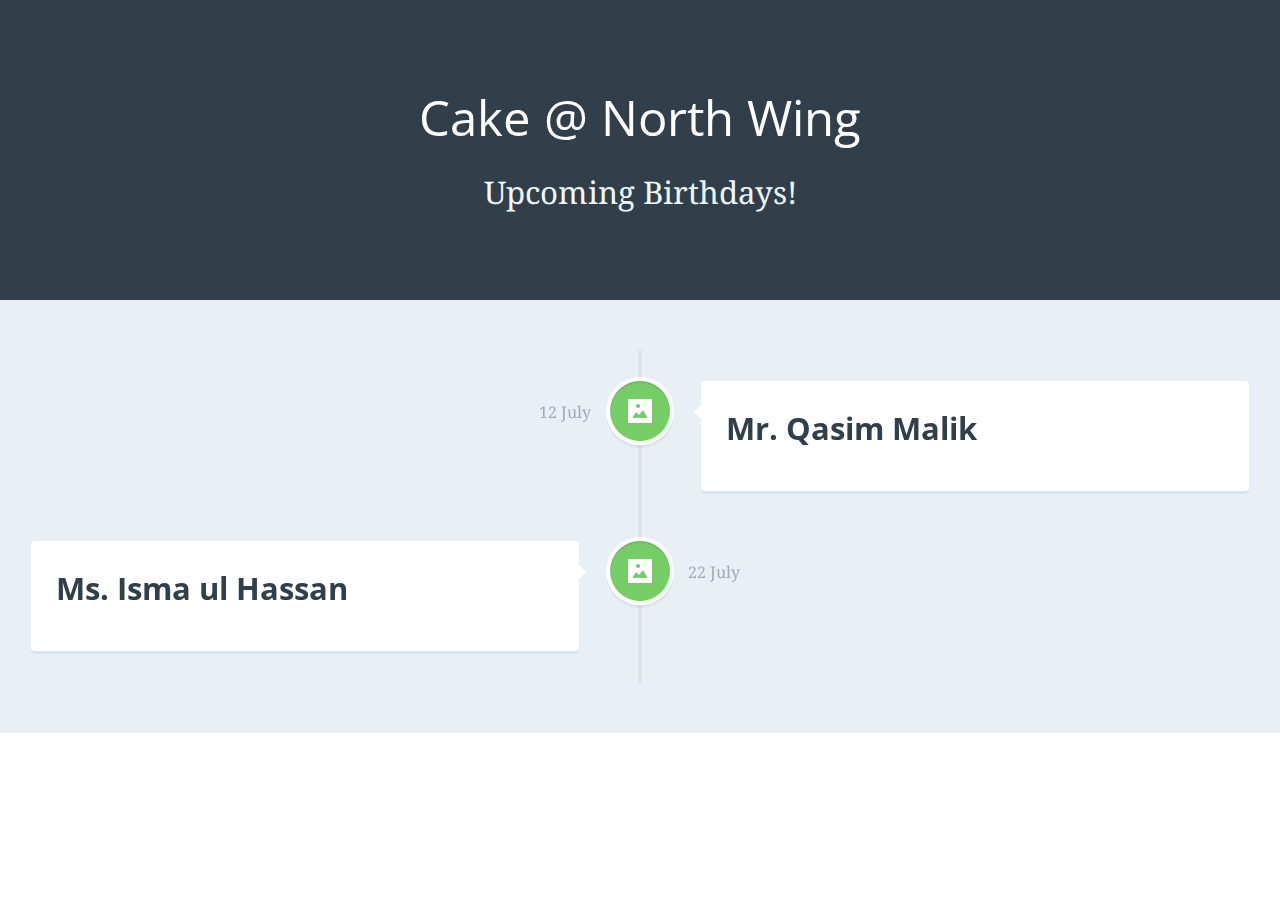
==== index.html @ 1a64cee5 "first commit" ====
<!doctype html>
<html lang="en">

<head>

  <title>Cake @ North Wing</title>

  <link rel="icon" type="image/png" href="/birthday-cake.png">
  <meta property="og:site_name" content="Cake @ North Wing" />
  <meta property="og:url" content="http://northwing.000webhostapp.com/">
  <meta property="og:type" content="website" />
  <meta property="og:description" content="See when you are going to have a cake @ NorthWing :)" />
  <meta property="og:image" content="/cake.jpg" />
  
  <meta charset="UTF-8">
  <meta name="viewport" content="width=device-width, initial-scale=1">
  <script>document.getElementsByTagName("html")[0].className += " js";</script>
  <script src="https://ajax.googleapis.com/ajax/libs/jquery/3.4.1/jquery.min.js"></script>
  <link rel="stylesheet" href="assets/css/style.css">

  <style>
    h3 {
      color: aliceblue;
    }
  </style>
</head>

<body>
  <header class="cd-main-header text-center flex flex-column flex-center">
    <h1>Cake @ North Wing</h1>
    <br>
    <h3>Upcoming Birthdays!</h3>
  </header>

  <section class="cd-timeline js-cd-timeline">
    <div id="container" class="container max-width-lg cd-timeline__container">

      <script>
        const monthNames = ["January", "February", "March", "April", "May", "June",
          "July", "August", "September", "October", "November", "December"
        ];

        var people = [
          {
            name: "Ms. Behjat Zuhaira",
            bday: new Date("1/11"),
            pic: "",
            msg: ""
          },
          {
            name: "Ms. Shawana Jameel",
            bday: new Date("1/17"),
            pic: "",
            msg: ""
          },
          {
            name: "Ms. Lailma",
            bday: new Date("2/8"),
            pic: "",
            msg: ""
          },
          {
            name: "Mr. Atique Ahmed Zafar",
            bday: new Date("2/17"),
            pic: "",
            msg: ""
          },
          {
            name: "Mr. Hasham Shiraz",
            bday: new Date("4/24"),
            pic: "",
            msg: ""
          },
          {
            name: "Mr. Khurram Iqbal",
            bday: new Date("5/14"),
            pic: "",
            msg: ""
          },
          {
            name: "Mr. Waseem Abbas",
            bday: new Date("6/21"),
            pic: "",
            msg: ""
          },
          {
            name: "Mr. Qasim Malik",
            bday: new Date("7/12"),
            pic: "",
            msg: ""
          },
          {
            name: "Ms. Isma ul Hassan",
            bday: new Date("7/22"),
            pic: "",
            msg: ""
          },
          {
            name: "Ms. Hilal Jan",
            bday: new Date("8/12"),
            pic: "",
            msg: ""
          },
          {
            name: "Dr. Ashfaq Hussain Farooqi",
            bday: new Date("8/19"),
            pic: "",
            msg: ""
          },
          {
            name: "Mr. Rashid Mehmood",
            bday: new Date("9/1"),
            pic: "",
            msg: "Cake Coming on Friday, 6th September"
          },
          {
            name: "Ms. Saadia Maqbool",
            bday: new Date("9/9"),
            pic: "",
            msg: ""
          },
          {
            name: "Mr. Basharat Mehmood",
            bday: new Date("9/22"),
            pic: "",
            msg: ""
          },
          {
            name: "Mr. Junaid",
            bday: new Date("9/25"),
            pic: "",
            msg: ""
          },
          {
            name: "Ms. Shehla Saif",
            bday: new Date("10/7"),
            pic: "",
            msg: ""
          },
          {
            name: "Mr. Zaheer Sani",
            bday: new Date("12/8"),
            pic: "",
            msg: ""
          },
        ];

        $().ready(function () {
          $.each(people, function (i, obj) {
            var name = obj["name"];
            var bday = obj["bday"];
            var pic = obj["pic"];
            var msg = obj["msg"];
            if ((obj["bday"].getMonth() + 1) == (new Date).getMonth() + 1)
              $("#container").append(div(name, bday, pic, msg));
          });
        });
        function div(name, bday, pic, msg) {
          var str = `
          <div class="cd-timeline__block">
        <div class="cd-timeline__img cd-timeline__img--picture">
          <img src="assets/img/cd-icon-picture.svg" alt="Picture">
        </div> <!-- cd-timeline__img -->

        <div class="cd-timeline__content text-component">
          <h2>` + name + `</h2>
          <p class="color-contrast-medium">` + msg + `</p>

          <div class="flex justify-between items-center">
            <span class="cd-timeline__date">` + bday.getDate() + ` ` + monthNames[bday.getMonth()] + `</span>
          </div>
        </div>
      </div>
      `;
          return str;
        }
      </script>

    </div>
  </section> <!-- cd-timeline -->
  <script src="assets/js/main.js"></script>
</body>

</html>
---- assets/css/style.css ----
@import url("https://fonts.googleapis.com/css?family=Droid+Serif|Open+Sans:400,700");*,*::after,*::before{box-sizing:inherit}*{font:inherit}html,body,div,span,applet,object,iframe,h1,h2,h3,h4,h5,h6,p,blockquote,pre,a,abbr,acronym,address,big,cite,code,del,dfn,em,img,ins,kbd,q,s,samp,small,strike,strong,sub,sup,tt,var,b,u,i,center,dl,dt,dd,ol,ul,li,fieldset,form,label,legend,table,caption,tbody,tfoot,thead,tr,th,td,article,aside,canvas,details,embed,figure,figcaption,footer,header,hgroup,menu,nav,output,ruby,section,summary,time,mark,audio,video,hr{margin:0;padding:0;border:0}html{box-sizing:border-box}body{background-color:hsl(0, 0%, 100%);background-color:var(--color-bg, white)}article,aside,details,figcaption,figure,footer,header,hgroup,menu,nav,section,main,form legend{display:block}ol,ul{list-style:none}blockquote,q{quotes:none}button,input,textarea,select{margin:0}.btn,.form-control,.link,.reset{background-color:transparent;padding:0;border:0;border-radius:0;color:inherit;line-height:inherit;-webkit-appearance:none;-moz-appearance:none;appearance:none}select.form-control::-ms-expand{display:none}textarea{resize:vertical;overflow:auto;vertical-align:top}input::-ms-clear{display:none}table{border-collapse:collapse;border-spacing:0}img,video,svg{max-width:100%}[data-theme]{background-color:hsl(0, 0%, 100%);background-color:var(--color-bg, #fff);color:hsl(240, 4%, 20%);color:var(--color-contrast-high, #313135)}:root{--space-unit:  1em;--space-xxxxs: calc(0.125*var(--space-unit));--space-xxxs:  calc(0.25*var(--space-unit));--space-xxs:   calc(0.375*var(--space-unit));--space-xs:    calc(0.5*var(--space-unit));--space-sm:    calc(0.75*var(--space-unit));--space-md:    calc(1.25*var(--space-unit));--space-lg:    calc(2*var(--space-unit));--space-xl:    calc(3.25*var(--space-unit));--space-xxl:   calc(5.25*var(--space-unit));--space-xxxl:  calc(8.5*var(--space-unit));--space-xxxxl: calc(13.75*var(--space-unit));--component-padding: var(--space-md)}:root{--max-width-xxs: 32rem;--max-width-xs:  38rem;--max-width-sm:  48rem;--max-width-md:  64rem;--max-width-lg:  80rem;--max-width-xl:  90rem;--max-width-xxl: 120rem}.container{width:calc(100% - 1.25em);width:calc(100% - 2*var(--component-padding));margin-left:auto;margin-right:auto}.max-width-xxs{max-width:32rem;max-width:var(--max-width-xxs)}.max-width-xs{max-width:38rem;max-width:var(--max-width-xs)}.max-width-sm{max-width:48rem;max-width:var(--max-width-sm)}.max-width-md{max-width:64rem;max-width:var(--max-width-md)}.max-width-lg{max-width:80rem;max-width:var(--max-width-lg)}.max-width-xl{max-width:90rem;max-width:var(--max-width-xl)}.max-width-xxl{max-width:120rem;max-width:var(--max-width-xxl)}.max-width-adaptive-sm{max-width:38rem;max-width:var(--max-width-xs)}@media (min-width: 64rem){.max-width-adaptive-sm{max-width:48rem;max-width:var(--max-width-sm)}}.max-width-adaptive-md{max-width:38rem;max-width:var(--max-width-xs)}@media (min-width: 64rem){.max-width-adaptive-md{max-width:64rem;max-width:var(--max-width-md)}}.max-width-adaptive,.max-width-adaptive-lg{max-width:38rem;max-width:var(--max-width-xs)}@media (min-width: 64rem){.max-width-adaptive,.max-width-adaptive-lg{max-width:64rem;max-width:var(--max-width-md)}}@media (min-width: 90rem){.max-width-adaptive,.max-width-adaptive-lg{max-width:80rem;max-width:var(--max-width-lg)}}.max-width-adaptive-xl{max-width:38rem;max-width:var(--max-width-xs)}@media (min-width: 64rem){.max-width-adaptive-xl{max-width:64rem;max-width:var(--max-width-md)}}@media (min-width: 90rem){.max-width-adaptive-xl{max-width:90rem;max-width:var(--max-width-xl)}}.grid{--grid-gap: 0px;display:-ms-flexbox;display:flex;-ms-flex-wrap:wrap;flex-wrap:wrap}.grid>*{-ms-flex-preferred-size:100%;flex-basis:100%}[class*="grid-gap"]{margin-bottom:1em * -1;margin-bottom:calc(var(--grid-gap, 1em)*-1);margin-right:1em * -1;margin-right:calc(var(--grid-gap, 1em)*-1)}[class*="grid-gap"]>*{margin-bottom:1em;margin-bottom:var(--grid-gap, 1em);margin-right:1em;margin-right:var(--grid-gap, 1em)}.grid-gap-xxxxs{--grid-gap: var(--space-xxxxs)}.grid-gap-xxxs{--grid-gap: var(--space-xxxs)}.grid-gap-xxs{--grid-gap: var(--space-xxs)}.grid-gap-xs{--grid-gap: var(--space-xs)}.grid-gap-sm{--grid-gap: var(--space-sm)}.grid-gap-md{--grid-gap: var(--space-md)}.grid-gap-lg{--grid-gap: var(--space-lg)}.grid-gap-xl{--grid-gap: var(--space-xl)}.grid-gap-xxl{--grid-gap: var(--space-xxl)}.grid-gap-xxxl{--grid-gap: var(--space-xxxl)}.grid-gap-xxxxl{--grid-gap: var(--space-xxxxl)}.col{-ms-flex-positive:1;flex-grow:1;-ms-flex-preferred-size:0;flex-basis:0;max-width:100%}.col-1{-ms-flex-preferred-size:calc(8.33% - 0.01px - 1em);-ms-flex-preferred-size:calc(8.33% - 0.01px - var(--grid-gap, 1em));flex-basis:calc(8.33% - 0.01px - 1em);flex-basis:calc(8.33% - 0.01px - var(--grid-gap, 1em));max-width:calc(8.33% - 0.01px - 1em);max-width:calc(8.33% - 0.01px - var(--grid-gap, 1em))}.col-2{-ms-flex-preferred-size:calc(16.66% - 0.01px - 1em);-ms-flex-preferred-size:calc(16.66% - 0.01px - var(--grid-gap, 1em));flex-basis:calc(16.66% - 0.01px - 1em);flex-basis:calc(16.66% - 0.01px - var(--grid-gap, 1em));max-width:calc(16.66% - 0.01px - 1em);max-width:calc(16.66% - 0.01px - var(--grid-gap, 1em))}.col-3{-ms-flex-preferred-size:calc(25% - 0.01px - 1em);-ms-flex-preferred-size:calc(25% - 0.01px - var(--grid-gap, 1em));flex-basis:calc(25% - 0.01px - 1em);flex-basis:calc(25% - 0.01px - var(--grid-gap, 1em));max-width:calc(25% - 0.01px - 1em);max-width:calc(25% - 0.01px - var(--grid-gap, 1em))}.col-4{-ms-flex-preferred-size:calc(33.33% - 0.01px - 1em);-ms-flex-preferred-size:calc(33.33% - 0.01px - var(--grid-gap, 1em));flex-basis:calc(33.33% - 0.01px - 1em);flex-basis:calc(33.33% - 0.01px - var(--grid-gap, 1em));max-width:calc(33.33% - 0.01px - 1em);max-width:calc(33.33% - 0.01px - var(--grid-gap, 1em))}.col-5{-ms-flex-preferred-size:calc(41.66% - 0.01px - 1em);-ms-flex-preferred-size:calc(41.66% - 0.01px - var(--grid-gap, 1em));flex-basis:calc(41.66% - 0.01px - 1em);flex-basis:calc(41.66% - 0.01px - var(--grid-gap, 1em));max-width:calc(41.66% - 0.01px - 1em);max-width:calc(41.66% - 0.01px - var(--grid-gap, 1em))}.col-6{-ms-flex-preferred-size:calc(50% - 0.01px - 1em);-ms-flex-preferred-size:calc(50% - 0.01px - var(--grid-gap, 1em));flex-basis:calc(50% - 0.01px - 1em);flex-basis:calc(50% - 0.01px - var(--grid-gap, 1em));max-width:calc(50% - 0.01px - 1em);max-width:calc(50% - 0.01px - var(--grid-gap, 1em))}.col-7{-ms-flex-preferred-size:calc(58.33% - 0.01px - 1em);-ms-flex-preferred-size:calc(58.33% - 0.01px - var(--grid-gap, 1em));flex-basis:calc(58.33% - 0.01px - 1em);flex-basis:calc(58.33% - 0.01px - var(--grid-gap, 1em));max-width:calc(58.33% - 0.01px - 1em);max-width:calc(58.33% - 0.01px - var(--grid-gap, 1em))}.col-8{-ms-flex-preferred-size:calc(66.66% - 0.01px - 1em);-ms-flex-preferred-size:calc(66.66% - 0.01px - var(--grid-gap, 1em));flex-basis:calc(66.66% - 0.01px - 1em);flex-basis:calc(66.66% - 0.01px - var(--grid-gap, 1em));max-width:calc(66.66% - 0.01px - 1em);max-width:calc(66.66% - 0.01px - var(--grid-gap, 1em))}.col-9{-ms-flex-preferred-size:calc(75% - 0.01px - 1em);-ms-flex-preferred-size:calc(75% - 0.01px - var(--grid-gap, 1em));flex-basis:calc(75% - 0.01px - 1em);flex-basis:calc(75% - 0.01px - var(--grid-gap, 1em));max-width:calc(75% - 0.01px - 1em);max-width:calc(75% - 0.01px - var(--grid-gap, 1em))}.col-10{-ms-flex-preferred-size:calc(83.33% - 0.01px - 1em);-ms-flex-preferred-size:calc(83.33% - 0.01px - var(--grid-gap, 1em));flex-basis:calc(83.33% - 0.01px - 1em);flex-basis:calc(83.33% - 0.01px - var(--grid-gap, 1em));max-width:calc(83.33% - 0.01px - 1em);max-width:calc(83.33% - 0.01px - var(--grid-gap, 1em))}.col-11{-ms-flex-preferred-size:calc(91.66% - 0.01px - 1em);-ms-flex-preferred-size:calc(91.66% - 0.01px - var(--grid-gap, 1em));flex-basis:calc(91.66% - 0.01px - 1em);flex-basis:calc(91.66% - 0.01px - var(--grid-gap, 1em));max-width:calc(91.66% - 0.01px - 1em);max-width:calc(91.66% - 0.01px - var(--grid-gap, 1em))}.col-12{-ms-flex-preferred-size:calc(100% - 0.01px - 1em);-ms-flex-preferred-size:calc(100% - 0.01px - var(--grid-gap, 1em));flex-basis:calc(100% - 0.01px - 1em);flex-basis:calc(100% - 0.01px - var(--grid-gap, 1em));max-width:calc(100% - 0.01px - 1em);max-width:calc(100% - 0.01px - var(--grid-gap, 1em))}@media (min-width: 32rem){.col\@xs{-ms-flex-positive:1;flex-grow:1;-ms-flex-preferred-size:0;flex-basis:0;max-width:100%}.col-1\@xs{-ms-flex-preferred-size:calc(8.33% - 0.01px - 1em);-ms-flex-preferred-size:calc(8.33% - 0.01px - var(--grid-gap, 1em));flex-basis:calc(8.33% - 0.01px - 1em);flex-basis:calc(8.33% - 0.01px - var(--grid-gap, 1em));max-width:calc(8.33% - 0.01px - 1em);max-width:calc(8.33% - 0.01px - var(--grid-gap, 1em))}.col-2\@xs{-ms-flex-preferred-size:calc(16.66% - 0.01px - 1em);-ms-flex-preferred-size:calc(16.66% - 0.01px - var(--grid-gap, 1em));flex-basis:calc(16.66% - 0.01px - 1em);flex-basis:calc(16.66% - 0.01px - var(--grid-gap, 1em));max-width:calc(16.66% - 0.01px - 1em);max-width:calc(16.66% - 0.01px - var(--grid-gap, 1em))}.col-3\@xs{-ms-flex-preferred-size:calc(25% - 0.01px - 1em);-ms-flex-preferred-size:calc(25% - 0.01px - var(--grid-gap, 1em));flex-basis:calc(25% - 0.01px - 1em);flex-basis:calc(25% - 0.01px - var(--grid-gap, 1em));max-width:calc(25% - 0.01px - 1em);max-width:calc(25% - 0.01px - var(--grid-gap, 1em))}.col-4\@xs{-ms-flex-preferred-size:calc(33.33% - 0.01px - 1em);-ms-flex-preferred-size:calc(33.33% - 0.01px - var(--grid-gap, 1em));flex-basis:calc(33.33% - 0.01px - 1em);flex-basis:calc(33.33% - 0.01px - var(--grid-gap, 1em));max-width:calc(33.33% - 0.01px - 1em);max-width:calc(33.33% - 0.01px - var(--grid-gap, 1em))}.col-5\@xs{-ms-flex-preferred-size:calc(41.66% - 0.01px - 1em);-ms-flex-preferred-size:calc(41.66% - 0.01px - var(--grid-gap, 1em));flex-basis:calc(41.66% - 0.01px - 1em);flex-basis:calc(41.66% - 0.01px - var(--grid-gap, 1em));max-width:calc(41.66% - 0.01px - 1em);max-width:calc(41.66% - 0.01px - var(--grid-gap, 1em))}.col-6\@xs{-ms-flex-preferred-size:calc(50% - 0.01px - 1em);-ms-flex-preferred-size:calc(50% - 0.01px - var(--grid-gap, 1em));flex-basis:calc(50% - 0.01px - 1em);flex-basis:calc(50% - 0.01px - var(--grid-gap, 1em));max-width:calc(50% - 0.01px - 1em);max-width:calc(50% - 0.01px - var(--grid-gap, 1em))}.col-7\@xs{-ms-flex-preferred-size:calc(58.33% - 0.01px - 1em);-ms-flex-preferred-size:calc(58.33% - 0.01px - var(--grid-gap, 1em));flex-basis:calc(58.33% - 0.01px - 1em);flex-basis:calc(58.33% - 0.01px - var(--grid-gap, 1em));max-width:calc(58.33% - 0.01px - 1em);max-width:calc(58.33% - 0.01px - var(--grid-gap, 1em))}.col-8\@xs{-ms-flex-preferred-size:calc(66.66% - 0.01px - 1em);-ms-flex-preferred-size:calc(66.66% - 0.01px - var(--grid-gap, 1em));flex-basis:calc(66.66% - 0.01px - 1em);flex-basis:calc(66.66% - 0.01px - var(--grid-gap, 1em));max-width:calc(66.66% - 0.01px - 1em);max-width:calc(66.66% - 0.01px - var(--grid-gap, 1em))}.col-9\@xs{-ms-flex-preferred-size:calc(75% - 0.01px - 1em);-ms-flex-preferred-size:calc(75% - 0.01px - var(--grid-gap, 1em));flex-basis:calc(75% - 0.01px - 1em);flex-basis:calc(75% - 0.01px - var(--grid-gap, 1em));max-width:calc(75% - 0.01px - 1em);max-width:calc(75% - 0.01px - var(--grid-gap, 1em))}.col-10\@xs{-ms-flex-preferred-size:calc(83.33% - 0.01px - 1em);-ms-flex-preferred-size:calc(83.33% - 0.01px - var(--grid-gap, 1em));flex-basis:calc(83.33% - 0.01px - 1em);flex-basis:calc(83.33% - 0.01px - var(--grid-gap, 1em));max-width:calc(83.33% - 0.01px - 1em);max-width:calc(83.33% - 0.01px - var(--grid-gap, 1em))}.col-11\@xs{-ms-flex-preferred-size:calc(91.66% - 0.01px - 1em);-ms-flex-preferred-size:calc(91.66% - 0.01px - var(--grid-gap, 1em));flex-basis:calc(91.66% - 0.01px - 1em);flex-basis:calc(91.66% - 0.01px - var(--grid-gap, 1em));max-width:calc(91.66% - 0.01px - 1em);max-width:calc(91.66% - 0.01px - var(--grid-gap, 1em))}.col-12\@xs{-ms-flex-preferred-size:calc(100% - 0.01px - 1em);-ms-flex-preferred-size:calc(100% - 0.01px - var(--grid-gap, 1em));flex-basis:calc(100% - 0.01px - 1em);flex-basis:calc(100% - 0.01px - var(--grid-gap, 1em));max-width:calc(100% - 0.01px - 1em);max-width:calc(100% - 0.01px - var(--grid-gap, 1em))}}@media (min-width: 48rem){.col\@sm{-ms-flex-positive:1;flex-grow:1;-ms-flex-preferred-size:0;flex-basis:0;max-width:100%}.col-1\@sm{-ms-flex-preferred-size:calc(8.33% - 0.01px - 1em);-ms-flex-preferred-size:calc(8.33% - 0.01px - var(--grid-gap, 1em));flex-basis:calc(8.33% - 0.01px - 1em);flex-basis:calc(8.33% - 0.01px - var(--grid-gap, 1em));max-width:calc(8.33% - 0.01px - 1em);max-width:calc(8.33% - 0.01px - var(--grid-gap, 1em))}.col-2\@sm{-ms-flex-preferred-size:calc(16.66% - 0.01px - 1em);-ms-flex-preferred-size:calc(16.66% - 0.01px - var(--grid-gap, 1em));flex-basis:calc(16.66% - 0.01px - 1em);flex-basis:calc(16.66% - 0.01px - var(--grid-gap, 1em));max-width:calc(16.66% - 0.01px - 1em);max-width:calc(16.66% - 0.01px - var(--grid-gap, 1em))}.col-3\@sm{-ms-flex-preferred-size:calc(25% - 0.01px - 1em);-ms-flex-preferred-size:calc(25% - 0.01px - var(--grid-gap, 1em));flex-basis:calc(25% - 0.01px - 1em);flex-basis:calc(25% - 0.01px - var(--grid-gap, 1em));max-width:calc(25% - 0.01px - 1em);max-width:calc(25% - 0.01px - var(--grid-gap, 1em))}.col-4\@sm{-ms-flex-preferred-size:calc(33.33% - 0.01px - 1em);-ms-flex-preferred-size:calc(33.33% - 0.01px - var(--grid-gap, 1em));flex-basis:calc(33.33% - 0.01px - 1em);flex-basis:calc(33.33% - 0.01px - var(--grid-gap, 1em));max-width:calc(33.33% - 0.01px - 1em);max-width:calc(33.33% - 0.01px - var(--grid-gap, 1em))}.col-5\@sm{-ms-flex-preferred-size:calc(41.66% - 0.01px - 1em);-ms-flex-preferred-size:calc(41.66% - 0.01px - var(--grid-gap, 1em));flex-basis:calc(41.66% - 0.01px - 1em);flex-basis:calc(41.66% - 0.01px - var(--grid-gap, 1em));max-width:calc(41.66% - 0.01px - 1em);max-width:calc(41.66% - 0.01px - var(--grid-gap, 1em))}.col-6\@sm{-ms-flex-preferred-size:calc(50% - 0.01px - 1em);-ms-flex-preferred-size:calc(50% - 0.01px - var(--grid-gap, 1em));flex-basis:calc(50% - 0.01px - 1em);flex-basis:calc(50% - 0.01px - var(--grid-gap, 1em));max-width:calc(50% - 0.01px - 1em);max-width:calc(50% - 0.01px - var(--grid-gap, 1em))}.col-7\@sm{-ms-flex-preferred-size:calc(58.33% - 0.01px - 1em);-ms-flex-preferred-size:calc(58.33% - 0.01px - var(--grid-gap, 1em));flex-basis:calc(58.33% - 0.01px - 1em);flex-basis:calc(58.33% - 0.01px - var(--grid-gap, 1em));max-width:calc(58.33% - 0.01px - 1em);max-width:calc(58.33% - 0.01px - var(--grid-gap, 1em))}.col-8\@sm{-ms-flex-preferred-size:calc(66.66% - 0.01px - 1em);-ms-flex-preferred-size:calc(66.66% - 0.01px - var(--grid-gap, 1em));flex-basis:calc(66.66% - 0.01px - 1em);flex-basis:calc(66.66% - 0.01px - var(--grid-gap, 1em));max-width:calc(66.66% - 0.01px - 1em);max-width:calc(66.66% - 0.01px - var(--grid-gap, 1em))}.col-9\@sm{-ms-flex-preferred-size:calc(75% - 0.01px - 1em);-ms-flex-preferred-size:calc(75% - 0.01px - var(--grid-gap, 1em));flex-basis:calc(75% - 0.01px - 1em);flex-basis:calc(75% - 0.01px - var(--grid-gap, 1em));max-width:calc(75% - 0.01px - 1em);max-width:calc(75% - 0.01px - var(--grid-gap, 1em))}.col-10\@sm{-ms-flex-preferred-size:calc(83.33% - 0.01px - 1em);-ms-flex-preferred-size:calc(83.33% - 0.01px - var(--grid-gap, 1em));flex-basis:calc(83.33% - 0.01px - 1em);flex-basis:calc(83.33% - 0.01px - var(--grid-gap, 1em));max-width:calc(83.33% - 0.01px - 1em);max-width:calc(83.33% - 0.01px - var(--grid-gap, 1em))}.col-11\@sm{-ms-flex-preferred-size:calc(91.66% - 0.01px - 1em);-ms-flex-preferred-size:calc(91.66% - 0.01px - var(--grid-gap, 1em));flex-basis:calc(91.66% - 0.01px - 1em);flex-basis:calc(91.66% - 0.01px - var(--grid-gap, 1em));max-width:calc(91.66% - 0.01px - 1em);max-width:calc(91.66% - 0.01px - var(--grid-gap, 1em))}.col-12\@sm{-ms-flex-preferred-size:calc(100% - 0.01px - 1em);-ms-flex-preferred-size:calc(100% - 0.01px - var(--grid-gap, 1em));flex-basis:calc(100% - 0.01px - 1em);flex-basis:calc(100% - 0.01px - var(--grid-gap, 1em));max-width:calc(100% - 0.01px - 1em);max-width:calc(100% - 0.01px - var(--grid-gap, 1em))}}@media (min-width: 64rem){.col\@md{-ms-flex-positive:1;flex-grow:1;-ms-flex-preferred-size:0;flex-basis:0;max-width:100%}.col-1\@md{-ms-flex-preferred-size:calc(8.33% - 0.01px - 1em);-ms-flex-preferred-size:calc(8.33% - 0.01px - var(--grid-gap, 1em));flex-basis:calc(8.33% - 0.01px - 1em);flex-basis:calc(8.33% - 0.01px - var(--grid-gap, 1em));max-width:calc(8.33% - 0.01px - 1em);max-width:calc(8.33% - 0.01px - var(--grid-gap, 1em))}.col-2\@md{-ms-flex-preferred-size:calc(16.66% - 0.01px - 1em);-ms-flex-preferred-size:calc(16.66% - 0.01px - var(--grid-gap, 1em));flex-basis:calc(16.66% - 0.01px - 1em);flex-basis:calc(16.66% - 0.01px - var(--grid-gap, 1em));max-width:calc(16.66% - 0.01px - 1em);max-width:calc(16.66% - 0.01px - var(--grid-gap, 1em))}.col-3\@md{-ms-flex-preferred-size:calc(25% - 0.01px - 1em);-ms-flex-preferred-size:calc(25% - 0.01px - var(--grid-gap, 1em));flex-basis:calc(25% - 0.01px - 1em);flex-basis:calc(25% - 0.01px - var(--grid-gap, 1em));max-width:calc(25% - 0.01px - 1em);max-width:calc(25% - 0.01px - var(--grid-gap, 1em))}.col-4\@md{-ms-flex-preferred-size:calc(33.33% - 0.01px - 1em);-ms-flex-preferred-size:calc(33.33% - 0.01px - var(--grid-gap, 1em));flex-basis:calc(33.33% - 0.01px - 1em);flex-basis:calc(33.33% - 0.01px - var(--grid-gap, 1em));max-width:calc(33.33% - 0.01px - 1em);max-width:calc(33.33% - 0.01px - var(--grid-gap, 1em))}.col-5\@md{-ms-flex-preferred-size:calc(41.66% - 0.01px - 1em);-ms-flex-preferred-size:calc(41.66% - 0.01px - var(--grid-gap, 1em));flex-basis:calc(41.66% - 0.01px - 1em);flex-basis:calc(41.66% - 0.01px - var(--grid-gap, 1em));max-width:calc(41.66% - 0.01px - 1em);max-width:calc(41.66% - 0.01px - var(--grid-gap, 1em))}.col-6\@md{-ms-flex-preferred-size:calc(50% - 0.01px - 1em);-ms-flex-preferred-size:calc(50% - 0.01px - var(--grid-gap, 1em));flex-basis:calc(50% - 0.01px - 1em);flex-basis:calc(50% - 0.01px - var(--grid-gap, 1em));max-width:calc(50% - 0.01px - 1em);max-width:calc(50% - 0.01px - var(--grid-gap, 1em))}.col-7\@md{-ms-flex-preferred-size:calc(58.33% - 0.01px - 1em);-ms-flex-preferred-size:calc(58.33% - 0.01px - var(--grid-gap, 1em));flex-basis:calc(58.33% - 0.01px - 1em);flex-basis:calc(58.33% - 0.01px - var(--grid-gap, 1em));max-width:calc(58.33% - 0.01px - 1em);max-width:calc(58.33% - 0.01px - var(--grid-gap, 1em))}.col-8\@md{-ms-flex-preferred-size:calc(66.66% - 0.01px - 1em);-ms-flex-preferred-size:calc(66.66% - 0.01px - var(--grid-gap, 1em));flex-basis:calc(66.66% - 0.01px - 1em);flex-basis:calc(66.66% - 0.01px - var(--grid-gap, 1em));max-width:calc(66.66% - 0.01px - 1em);max-width:calc(66.66% - 0.01px - var(--grid-gap, 1em))}.col-9\@md{-ms-flex-preferred-size:calc(75% - 0.01px - 1em);-ms-flex-preferred-size:calc(75% - 0.01px - var(--grid-gap, 1em));flex-basis:calc(75% - 0.01px - 1em);flex-basis:calc(75% - 0.01px - var(--grid-gap, 1em));max-width:calc(75% - 0.01px - 1em);max-width:calc(75% - 0.01px - var(--grid-gap, 1em))}.col-10\@md{-ms-flex-preferred-size:calc(83.33% - 0.01px - 1em);-ms-flex-preferred-size:calc(83.33% - 0.01px - var(--grid-gap, 1em));flex-basis:calc(83.33% - 0.01px - 1em);flex-basis:calc(83.33% - 0.01px - var(--grid-gap, 1em));max-width:calc(83.33% - 0.01px - 1em);max-width:calc(83.33% - 0.01px - var(--grid-gap, 1em))}.col-11\@md{-ms-flex-preferred-size:calc(91.66% - 0.01px - 1em);-ms-flex-preferred-size:calc(91.66% - 0.01px - var(--grid-gap, 1em));flex-basis:calc(91.66% - 0.01px - 1em);flex-basis:calc(91.66% - 0.01px - var(--grid-gap, 1em));max-width:calc(91.66% - 0.01px - 1em);max-width:calc(91.66% - 0.01px - var(--grid-gap, 1em))}.col-12\@md{-ms-flex-preferred-size:calc(100% - 0.01px - 1em);-ms-flex-preferred-size:calc(100% - 0.01px - var(--grid-gap, 1em));flex-basis:calc(100% - 0.01px - 1em);flex-basis:calc(100% - 0.01px - var(--grid-gap, 1em));max-width:calc(100% - 0.01px - 1em);max-width:calc(100% - 0.01px - var(--grid-gap, 1em))}}@media (min-width: 80rem){.col\@lg{-ms-flex-positive:1;flex-grow:1;-ms-flex-preferred-size:0;flex-basis:0;max-width:100%}.col-1\@lg{-ms-flex-preferred-size:calc(8.33% - 0.01px - 1em);-ms-flex-preferred-size:calc(8.33% - 0.01px - var(--grid-gap, 1em));flex-basis:calc(8.33% - 0.01px - 1em);flex-basis:calc(8.33% - 0.01px - var(--grid-gap, 1em));max-width:calc(8.33% - 0.01px - 1em);max-width:calc(8.33% - 0.01px - var(--grid-gap, 1em))}.col-2\@lg{-ms-flex-preferred-size:calc(16.66% - 0.01px - 1em);-ms-flex-preferred-size:calc(16.66% - 0.01px - var(--grid-gap, 1em));flex-basis:calc(16.66% - 0.01px - 1em);flex-basis:calc(16.66% - 0.01px - var(--grid-gap, 1em));max-width:calc(16.66% - 0.01px - 1em);max-width:calc(16.66% - 0.01px - var(--grid-gap, 1em))}.col-3\@lg{-ms-flex-preferred-size:calc(25% - 0.01px - 1em);-ms-flex-preferred-size:calc(25% - 0.01px - var(--grid-gap, 1em));flex-basis:calc(25% - 0.01px - 1em);flex-basis:calc(25% - 0.01px - var(--grid-gap, 1em));max-width:calc(25% - 0.01px - 1em);max-width:calc(25% - 0.01px - var(--grid-gap, 1em))}.col-4\@lg{-ms-flex-preferred-size:calc(33.33% - 0.01px - 1em);-ms-flex-preferred-size:calc(33.33% - 0.01px - var(--grid-gap, 1em));flex-basis:calc(33.33% - 0.01px - 1em);flex-basis:calc(33.33% - 0.01px - var(--grid-gap, 1em));max-width:calc(33.33% - 0.01px - 1em);max-width:calc(33.33% - 0.01px - var(--grid-gap, 1em))}.col-5\@lg{-ms-flex-preferred-size:calc(41.66% - 0.01px - 1em);-ms-flex-preferred-size:calc(41.66% - 0.01px - var(--grid-gap, 1em));flex-basis:calc(41.66% - 0.01px - 1em);flex-basis:calc(41.66% - 0.01px - var(--grid-gap, 1em));max-width:calc(41.66% - 0.01px - 1em);max-width:calc(41.66% - 0.01px - var(--grid-gap, 1em))}.col-6\@lg{-ms-flex-preferred-size:calc(50% - 0.01px - 1em);-ms-flex-preferred-size:calc(50% - 0.01px - var(--grid-gap, 1em));flex-basis:calc(50% - 0.01px - 1em);flex-basis:calc(50% - 0.01px - var(--grid-gap, 1em));max-width:calc(50% - 0.01px - 1em);max-width:calc(50% - 0.01px - var(--grid-gap, 1em))}.col-7\@lg{-ms-flex-preferred-size:calc(58.33% - 0.01px - 1em);-ms-flex-preferred-size:calc(58.33% - 0.01px - var(--grid-gap, 1em));flex-basis:calc(58.33% - 0.01px - 1em);flex-basis:calc(58.33% - 0.01px - var(--grid-gap, 1em));max-width:calc(58.33% - 0.01px - 1em);max-width:calc(58.33% - 0.01px - var(--grid-gap, 1em))}.col-8\@lg{-ms-flex-preferred-size:calc(66.66% - 0.01px - 1em);-ms-flex-preferred-size:calc(66.66% - 0.01px - var(--grid-gap, 1em));flex-basis:calc(66.66% - 0.01px - 1em);flex-basis:calc(66.66% - 0.01px - var(--grid-gap, 1em));max-width:calc(66.66% - 0.01px - 1em);max-width:calc(66.66% - 0.01px - var(--grid-gap, 1em))}.col-9\@lg{-ms-flex-preferred-size:calc(75% - 0.01px - 1em);-ms-flex-preferred-size:calc(75% - 0.01px - var(--grid-gap, 1em));flex-basis:calc(75% - 0.01px - 1em);flex-basis:calc(75% - 0.01px - var(--grid-gap, 1em));max-width:calc(75% - 0.01px - 1em);max-width:calc(75% - 0.01px - var(--grid-gap, 1em))}.col-10\@lg{-ms-flex-preferred-size:calc(83.33% - 0.01px - 1em);-ms-flex-preferred-size:calc(83.33% - 0.01px - var(--grid-gap, 1em));flex-basis:calc(83.33% - 0.01px - 1em);flex-basis:calc(83.33% - 0.01px - var(--grid-gap, 1em));max-width:calc(83.33% - 0.01px - 1em);max-width:calc(83.33% - 0.01px - var(--grid-gap, 1em))}.col-11\@lg{-ms-flex-preferred-size:calc(91.66% - 0.01px - 1em);-ms-flex-preferred-size:calc(91.66% - 0.01px - var(--grid-gap, 1em));flex-basis:calc(91.66% - 0.01px - 1em);flex-basis:calc(91.66% - 0.01px - var(--grid-gap, 1em));max-width:calc(91.66% - 0.01px - 1em);max-width:calc(91.66% - 0.01px - var(--grid-gap, 1em))}.col-12\@lg{-ms-flex-preferred-size:calc(100% - 0.01px - 1em);-ms-flex-preferred-size:calc(100% - 0.01px - var(--grid-gap, 1em));flex-basis:calc(100% - 0.01px - 1em);flex-basis:calc(100% - 0.01px - var(--grid-gap, 1em));max-width:calc(100% - 0.01px - 1em);max-width:calc(100% - 0.01px - var(--grid-gap, 1em))}}@media (min-width: 90rem){.col\@xl{-ms-flex-positive:1;flex-grow:1;-ms-flex-preferred-size:0;flex-basis:0;max-width:100%}.col-1\@xl{-ms-flex-preferred-size:calc(8.33% - 0.01px - 1em);-ms-flex-preferred-size:calc(8.33% - 0.01px - var(--grid-gap, 1em));flex-basis:calc(8.33% - 0.01px - 1em);flex-basis:calc(8.33% - 0.01px - var(--grid-gap, 1em));max-width:calc(8.33% - 0.01px - 1em);max-width:calc(8.33% - 0.01px - var(--grid-gap, 1em))}.col-2\@xl{-ms-flex-preferred-size:calc(16.66% - 0.01px - 1em);-ms-flex-preferred-size:calc(16.66% - 0.01px - var(--grid-gap, 1em));flex-basis:calc(16.66% - 0.01px - 1em);flex-basis:calc(16.66% - 0.01px - var(--grid-gap, 1em));max-width:calc(16.66% - 0.01px - 1em);max-width:calc(16.66% - 0.01px - var(--grid-gap, 1em))}.col-3\@xl{-ms-flex-preferred-size:calc(25% - 0.01px - 1em);-ms-flex-preferred-size:calc(25% - 0.01px - var(--grid-gap, 1em));flex-basis:calc(25% - 0.01px - 1em);flex-basis:calc(25% - 0.01px - var(--grid-gap, 1em));max-width:calc(25% - 0.01px - 1em);max-width:calc(25% - 0.01px - var(--grid-gap, 1em))}.col-4\@xl{-ms-flex-preferred-size:calc(33.33% - 0.01px - 1em);-ms-flex-preferred-size:calc(33.33% - 0.01px - var(--grid-gap, 1em));flex-basis:calc(33.33% - 0.01px - 1em);flex-basis:calc(33.33% - 0.01px - var(--grid-gap, 1em));max-width:calc(33.33% - 0.01px - 1em);max-width:calc(33.33% - 0.01px - var(--grid-gap, 1em))}.col-5\@xl{-ms-flex-preferred-size:calc(41.66% - 0.01px - 1em);-ms-flex-preferred-size:calc(41.66% - 0.01px - var(--grid-gap, 1em));flex-basis:calc(41.66% - 0.01px - 1em);flex-basis:calc(41.66% - 0.01px - var(--grid-gap, 1em));max-width:calc(41.66% - 0.01px - 1em);max-width:calc(41.66% - 0.01px - var(--grid-gap, 1em))}.col-6\@xl{-ms-flex-preferred-size:calc(50% - 0.01px - 1em);-ms-flex-preferred-size:calc(50% - 0.01px - var(--grid-gap, 1em));flex-basis:calc(50% - 0.01px - 1em);flex-basis:calc(50% - 0.01px - var(--grid-gap, 1em));max-width:calc(50% - 0.01px - 1em);max-width:calc(50% - 0.01px - var(--grid-gap, 1em))}.col-7\@xl{-ms-flex-preferred-size:calc(58.33% - 0.01px - 1em);-ms-flex-preferred-size:calc(58.33% - 0.01px - var(--grid-gap, 1em));flex-basis:calc(58.33% - 0.01px - 1em);flex-basis:calc(58.33% - 0.01px - var(--grid-gap, 1em));max-width:calc(58.33% - 0.01px - 1em);max-width:calc(58.33% - 0.01px - var(--grid-gap, 1em))}.col-8\@xl{-ms-flex-preferred-size:calc(66.66% - 0.01px - 1em);-ms-flex-preferred-size:calc(66.66% - 0.01px - var(--grid-gap, 1em));flex-basis:calc(66.66% - 0.01px - 1em);flex-basis:calc(66.66% - 0.01px - var(--grid-gap, 1em));max-width:calc(66.66% - 0.01px - 1em);max-width:calc(66.66% - 0.01px - var(--grid-gap, 1em))}.col-9\@xl{-ms-flex-preferred-size:calc(75% - 0.01px - 1em);-ms-flex-preferred-size:calc(75% - 0.01px - var(--grid-gap, 1em));flex-basis:calc(75% - 0.01px - 1em);flex-basis:calc(75% - 0.01px - var(--grid-gap, 1em));max-width:calc(75% - 0.01px - 1em);max-width:calc(75% - 0.01px - var(--grid-gap, 1em))}.col-10\@xl{-ms-flex-preferred-size:calc(83.33% - 0.01px - 1em);-ms-flex-preferred-size:calc(83.33% - 0.01px - var(--grid-gap, 1em));flex-basis:calc(83.33% - 0.01px - 1em);flex-basis:calc(83.33% - 0.01px - var(--grid-gap, 1em));max-width:calc(83.33% - 0.01px - 1em);max-width:calc(83.33% - 0.01px - var(--grid-gap, 1em))}.col-11\@xl{-ms-flex-preferred-size:calc(91.66% - 0.01px - 1em);-ms-flex-preferred-size:calc(91.66% - 0.01px - var(--grid-gap, 1em));flex-basis:calc(91.66% - 0.01px - 1em);flex-basis:calc(91.66% - 0.01px - var(--grid-gap, 1em));max-width:calc(91.66% - 0.01px - 1em);max-width:calc(91.66% - 0.01px - var(--grid-gap, 1em))}.col-12\@xl{-ms-flex-preferred-size:calc(100% - 0.01px - 1em);-ms-flex-preferred-size:calc(100% - 0.01px - var(--grid-gap, 1em));flex-basis:calc(100% - 0.01px - 1em);flex-basis:calc(100% - 0.01px - var(--grid-gap, 1em));max-width:calc(100% - 0.01px - 1em);max-width:calc(100% - 0.01px - var(--grid-gap, 1em))}}:root{--radius-sm: calc(var(--radius, 0.25em)/2);--radius-md: var(--radius, 0.25em);--radius-lg: calc(var(--radius, 0.25em)*2);--shadow-sm: 0 1px 2px rgba(0, 0, 0, .085), 0 1px 8px rgba(0, 0, 0, .1);--shadow-md: 0 1px 8px rgba(0, 0, 0, .1), 0 8px 24px rgba(0, 0, 0, .15);--shadow-lg: 0 1px 8px rgba(0, 0, 0, .1), 0 16px 48px rgba(0, 0, 0, .1), 0 24px 60px rgba(0, 0, 0, .1);--bounce: cubic-bezier(0.175, 0.885, 0.32, 1.275);--ease-in-out: cubic-bezier(0.645, 0.045, 0.355, 1);--ease-in: cubic-bezier(0.55, 0.055, 0.675, 0.19);--ease-out: cubic-bezier(0.215, 0.61, 0.355, 1)}:root{--body-line-height: 1.4;--heading-line-height: 1.2}body{font-size:1em;font-size:var(--text-base-size, 1em);font-family:'Droid Serif', serif;font-family:var(--font-primary, sans-serif);color:hsl(240, 4%, 20%);color:var(--color-contrast-high, #313135)}h1,h2,h3,h4{color:hsl(240, 8%, 12%);color:var(--color-contrast-higher, #1c1c21);line-height:1.2;line-height:var(--heading-line-height, 1.2)}.text-xxxl{font-size:2.48832em;font-size:var(--text-xxxl, 2.488em)}h1,.text-xxl{font-size:2.0736em;font-size:var(--text-xxl, 2.074em)}h2,.text-xl{font-size:1.728em;font-size:var(--text-xl, 1.728em)}h3,.text-lg{font-size:1.44em;font-size:var(--text-lg, 1.44em)}h4,.text-md{font-size:1.2em;font-size:var(--text-md, 1.2em)}small,.text-sm{font-size:0.83333em;font-size:var(--text-sm, 0.833em)}.text-xs{font-size:0.69444em;font-size:var(--text-xs, 0.694em)}a,.link{color:hsl(220, 90%, 56%);color:var(--color-primary, #2a6df4);text-decoration:underline}strong,.text-bold{font-weight:bold}s{text-decoration:line-through}u,.text-underline{text-decoration:underline}.text-component{--component-body-line-height: calc(var(--body-line-height)*var(--line-height-multiplier, 1));--component-heading-line-height: calc(var(--heading-line-height)*var(--line-height-multiplier, 1))}.text-component h1,.text-component h2,.text-component h3,.text-component h4{line-height:1.2;line-height:var(--component-heading-line-height, 1.2);margin-bottom:0.25em;margin-bottom:calc(var(--space-xxxs)*var(--text-vspace-multiplier, 1))}.text-component h2,.text-component h3,.text-component h4{margin-top:0.75em;margin-top:calc(var(--space-sm)*var(--text-vspace-multiplier, 1))}.text-component p,.text-component blockquote,.text-component ul li,.text-component ol li{line-height:1.4;line-height:var(--component-body-line-height)}.text-component ul,.text-component ol,.text-component p,.text-component blockquote,.text-component .text-component__block{margin-bottom:0.75em;margin-bottom:calc(var(--space-sm)*var(--text-vspace-multiplier, 1))}.text-component ul,.text-component ol{padding-left:1em}.text-component ul{list-style-type:disc}.text-component ol{list-style-type:decimal}.text-component img{display:block;margin:0 auto}.text-component figcaption{text-align:center;margin-top:0.5em;margin-top:var(--space-xs)}.text-component em{font-style:italic}.text-component hr{margin-top:2em;margin-top:calc(var(--space-lg)*var(--text-vspace-multiplier, 1));margin-bottom:2em;margin-bottom:calc(var(--space-lg)*var(--text-vspace-multiplier, 1));margin-left:auto;margin-right:auto}.text-component>*:first-child{margin-top:0}.text-component>*:last-child{margin-bottom:0}.text-component__block--full-width{width:100vw;margin-left:calc(50% - 50vw)}@media (min-width: 48rem){.text-component__block--left,.text-component__block--right{width:45%}.text-component__block--left img,.text-component__block--right img{width:100%}.text-component__block--left{float:left;margin-right:0.75em;margin-right:calc(var(--space-sm)*var(--text-vspace-multiplier, 1))}.text-component__block--right{float:right;margin-left:0.75em;margin-left:calc(var(--space-sm)*var(--text-vspace-multiplier, 1))}}@media (min-width: 90rem){.text-component__block--outset{width:calc(100% + 10.5em);width:calc(100% + 2*var(--space-xxl))}.text-component__block--outset img{width:100%}.text-component__block--outset:not(.text-component__block--right){margin-left:-5.25em;margin-left:calc(-1*var(--space-xxl))}.text-component__block--left,.text-component__block--right{width:50%}.text-component__block--right.text-component__block--outset{margin-right:-5.25em;margin-right:calc(-1*var(--space-xxl))}}:root{--icon-xxs: 12px;--icon-xs:  16px;--icon-sm:  24px;--icon-md:  32px;--icon-lg:  48px;--icon-xl:  64px;--icon-xxl: 128px}.icon{display:inline-block;color:inherit;fill:currentColor;height:1em;width:1em;line-height:1;-ms-flex-negative:0;flex-shrink:0}.icon--xxs{font-size:12px;font-size:var(--icon-xxs)}.icon--xs{font-size:16px;font-size:var(--icon-xs)}.icon--sm{font-size:24px;font-size:var(--icon-sm)}.icon--md{font-size:32px;font-size:var(--icon-md)}.icon--lg{font-size:48px;font-size:var(--icon-lg)}.icon--xl{font-size:64px;font-size:var(--icon-xl)}.icon--xxl{font-size:128px;font-size:var(--icon-xxl)}.icon--is-spinning{-webkit-animation:icon-spin 1s infinite linear;animation:icon-spin 1s infinite linear}@-webkit-keyframes icon-spin{0%{-webkit-transform:rotate(0deg);transform:rotate(0deg)}100%{-webkit-transform:rotate(360deg);transform:rotate(360deg)}}@keyframes icon-spin{0%{-webkit-transform:rotate(0deg);transform:rotate(0deg)}100%{-webkit-transform:rotate(360deg);transform:rotate(360deg)}}.icon use{color:inherit;fill:currentColor}.btn{position:relative;display:-ms-inline-flexbox;display:inline-flex;-ms-flex-pack:center;justify-content:center;-ms-flex-align:center;align-items:center;white-space:nowrap;text-decoration:none;line-height:1;font-size:1em;font-size:var(--btn-font-size, 1em);padding-top:0.5em;padding-top:var(--btn-padding-y, 0.5em);padding-bottom:0.5em;padding-bottom:var(--btn-padding-y, 0.5em);padding-left:0.75em;padding-left:var(--btn-padding-x, 0.75em);padding-right:0.75em;padding-right:var(--btn-padding-x, 0.75em);border-radius:0.25em;border-radius:var(--btn-radius, 0.25em)}.btn--primary{background-color:hsl(220, 90%, 56%);background-color:var(--color-primary, #2a6df4);color:hsl(0, 0%, 100%);color:var(--color-white, #fff)}.btn--subtle{background-color:hsl(240, 1%, 83%);background-color:var(--color-contrast-low, #d3d3d4);color:hsl(240, 8%, 12%);color:var(--color-contrast-higher, #1c1c21)}.btn--accent{background-color:hsl(355, 90%, 61%);background-color:var(--color-accent, #f54251);color:hsl(0, 0%, 100%);color:var(--color-white, #fff)}.btn--disabled{cursor:not-allowed}.btn--sm{font-size:0.8em;font-size:var(--btn-font-size-sm, 0.8em)}.btn--md{font-size:1.2em;font-size:var(--btn-font-size-md, 1.2em)}.btn--lg{font-size:1.4em;font-size:var(--btn-font-size-lg, 1.4em)}.btn--icon{padding:0.5em;padding:var(--btn-padding-y, 0.5em)}.form-control{background-color:hsl(0, 0%, 100%);background-color:var(--color-bg, #f2f2f2);padding-top:0.5em;padding-top:var(--form-control-padding-y, 0.5em);padding-bottom:0.5em;padding-bottom:var(--form-control-padding-y, 0.5em);padding-left:0.75em;padding-left:var(--form-control-padding-x, 0.75em);padding-right:0.75em;padding-right:var(--form-control-padding-x, 0.75em);border-radius:0.25em;border-radius:var(--form-control-radius, 0.25em)}.form-control::-webkit-input-placeholder{color:hsl(240, 1%, 48%);color:var(--color-contrast-medium, #79797c)}.form-control::-moz-placeholder{opacity:1;color:hsl(240, 1%, 48%);color:var(--color-contrast-medium, #79797c)}.form-control:-ms-input-placeholder{color:hsl(240, 1%, 48%);color:var(--color-contrast-medium, #79797c)}.form-control:-moz-placeholder{color:hsl(240, 1%, 48%);color:var(--color-contrast-medium, #79797c)}.form-control[disabled],.form-control[readonly]{cursor:not-allowed}.form-legend{color:hsl(240, 8%, 12%);color:var(--color-contrast-higher, #1c1c21);line-height:1.2;font-size:1.2em;font-size:var(--text-md, 1.2em);margin-bottom:0.375em;margin-bottom:var(--space-xxs)}.form-label{display:inline-block}.form__msg-error{background-color:hsl(355, 90%, 61%);background-color:var(--color-error, #f54251);color:hsl(0, 0%, 100%);color:var(--color-white, #fff);font-size:0.83333em;font-size:var(--text-sm, 0.833em);-webkit-font-smoothing:antialiased;-moz-osx-font-smoothing:grayscale;padding:0.5em;padding:var(--space-xs);margin-top:0.75em;margin-top:var(--space-sm);border-radius:0.25em;border-radius:var(--radius-md, 0.25em);position:absolute;clip:rect(1px, 1px, 1px, 1px)}.form__msg-error::before{content:'';position:absolute;left:0.75em;left:var(--space-sm);top:0;-webkit-transform:translateY(-100%);-ms-transform:translateY(-100%);transform:translateY(-100%);width:0;height:0;border:8px solid transparent;border-bottom-color:hsl(355, 90%, 61%);border-bottom-color:var(--color-error)}.form__msg-error--is-visible{position:relative;clip:auto}.radio-list>*,.checkbox-list>*{position:relative;display:-ms-flexbox;display:flex;-ms-flex-align:baseline;align-items:baseline;margin-bottom:0.375em;margin-bottom:var(--space-xxs)}.radio-list>*:last-of-type,.checkbox-list>*:last-of-type{margin-bottom:0}.radio-list label,.checkbox-list label{line-height:1.4;line-height:var(--body-line-height);-webkit-user-select:none;-moz-user-select:none;-ms-user-select:none;user-select:none}.radio-list input,.checkbox-list input{vertical-align:top;margin-right:0.25em;margin-right:var(--space-xxxs);-ms-flex-negative:0;flex-shrink:0}:root{--zindex-header: 2;--zindex-popover: 5;--zindex-fixed-element: 10;--zindex-overlay: 15}@media not all and (min-width: 32rem){.display\@xs{display:none !important}}@media (min-width: 32rem){.hide\@xs{display:none !important}}@media not all and (min-width: 48rem){.display\@sm{display:none !important}}@media (min-width: 48rem){.hide\@sm{display:none !important}}@media not all and (min-width: 64rem){.display\@md{display:none !important}}@media (min-width: 64rem){.hide\@md{display:none !important}}@media not all and (min-width: 80rem){.display\@lg{display:none !important}}@media (min-width: 80rem){.hide\@lg{display:none !important}}@media not all and (min-width: 90rem){.display\@xl{display:none !important}}@media (min-width: 90rem){.hide\@xl{display:none !important}}:root{--display: block}.is-visible{display:block !important;display:var(--display) !important}.is-hidden{display:none !important}.sr-only{position:absolute;clip:rect(1px, 1px, 1px, 1px);-webkit-clip-path:inset(50%);clip-path:inset(50%);width:1px;height:1px;overflow:hidden;padding:0;border:0;white-space:nowrap}.flex{display:-ms-flexbox;display:flex}.inline-flex{display:-ms-inline-flexbox;display:inline-flex}.flex-wrap{-ms-flex-wrap:wrap;flex-wrap:wrap}.flex-column{-ms-flex-direction:column;flex-direction:column}.flex-row{-ms-flex-direction:row;flex-direction:row}.flex-center{-ms-flex-pack:center;justify-content:center;-ms-flex-align:center;align-items:center}.justify-start{-ms-flex-pack:start;justify-content:flex-start}.justify-end{-ms-flex-pack:end;justify-content:flex-end}.justify-center{-ms-flex-pack:center;justify-content:center}.justify-between{-ms-flex-pack:justify;justify-content:space-between}.items-center{-ms-flex-align:center;align-items:center}.items-start{-ms-flex-align:start;align-items:flex-start}.items-end{-ms-flex-align:end;align-items:flex-end}@media (min-width: 32rem){.flex-wrap\@xs{-ms-flex-wrap:wrap;flex-wrap:wrap}.flex-column\@xs{-ms-flex-direction:column;flex-direction:column}.flex-row\@xs{-ms-flex-direction:row;flex-direction:row}.flex-center\@xs{-ms-flex-pack:center;justify-content:center;-ms-flex-align:center;align-items:center}.justify-start\@xs{-ms-flex-pack:start;justify-content:flex-start}.justify-end\@xs{-ms-flex-pack:end;justify-content:flex-end}.justify-center\@xs{-ms-flex-pack:center;justify-content:center}.justify-between\@xs{-ms-flex-pack:justify;justify-content:space-between}.items-center\@xs{-ms-flex-align:center;align-items:center}.items-start\@xs{-ms-flex-align:start;align-items:flex-start}.items-end\@xs{-ms-flex-align:end;align-items:flex-end}}@media (min-width: 48rem){.flex-wrap\@sm{-ms-flex-wrap:wrap;flex-wrap:wrap}.flex-column\@sm{-ms-flex-direction:column;flex-direction:column}.flex-row\@sm{-ms-flex-direction:row;flex-direction:row}.flex-center\@sm{-ms-flex-pack:center;justify-content:center;-ms-flex-align:center;align-items:center}.justify-start\@sm{-ms-flex-pack:start;justify-content:flex-start}.justify-end\@sm{-ms-flex-pack:end;justify-content:flex-end}.justify-center\@sm{-ms-flex-pack:center;justify-content:center}.justify-between\@sm{-ms-flex-pack:justify;justify-content:space-between}.items-center\@sm{-ms-flex-align:center;align-items:center}.items-start\@sm{-ms-flex-align:start;align-items:flex-start}.items-end\@sm{-ms-flex-align:end;align-items:flex-end}}@media (min-width: 64rem){.flex-wrap\@md{-ms-flex-wrap:wrap;flex-wrap:wrap}.flex-column\@md{-ms-flex-direction:column;flex-direction:column}.flex-row\@md{-ms-flex-direction:row;flex-direction:row}.flex-center\@md{-ms-flex-pack:center;justify-content:center;-ms-flex-align:center;align-items:center}.justify-start\@md{-ms-flex-pack:start;justify-content:flex-start}.justify-end\@md{-ms-flex-pack:end;justify-content:flex-end}.justify-center\@md{-ms-flex-pack:center;justify-content:center}.justify-between\@md{-ms-flex-pack:justify;justify-content:space-between}.items-center\@md{-ms-flex-align:center;align-items:center}.items-start\@md{-ms-flex-align:start;align-items:flex-start}.items-end\@md{-ms-flex-align:end;align-items:flex-end}}@media (min-width: 80rem){.flex-wrap\@lg{-ms-flex-wrap:wrap;flex-wrap:wrap}.flex-column\@lg{-ms-flex-direction:column;flex-direction:column}.flex-row\@lg{-ms-flex-direction:row;flex-direction:row}.flex-center\@lg{-ms-flex-pack:center;justify-content:center;-ms-flex-align:center;align-items:center}.justify-start\@lg{-ms-flex-pack:start;justify-content:flex-start}.justify-end\@lg{-ms-flex-pack:end;justify-content:flex-end}.justify-center\@lg{-ms-flex-pack:center;justify-content:center}.justify-between\@lg{-ms-flex-pack:justify;justify-content:space-between}.items-center\@lg{-ms-flex-align:center;align-items:center}.items-start\@lg{-ms-flex-align:start;align-items:flex-start}.items-end\@lg{-ms-flex-align:end;align-items:flex-end}}@media (min-width: 90rem){.flex-wrap\@xl{-ms-flex-wrap:wrap;flex-wrap:wrap}.flex-column\@xl{-ms-flex-direction:column;flex-direction:column}.flex-row\@xl{-ms-flex-direction:row;flex-direction:row}.flex-center\@xl{-ms-flex-pack:center;justify-content:center;-ms-flex-align:center;align-items:center}.justify-start\@xl{-ms-flex-pack:start;justify-content:flex-start}.justify-end\@xl{-ms-flex-pack:end;justify-content:flex-end}.justify-center\@xl{-ms-flex-pack:center;justify-content:center}.justify-between\@xl{-ms-flex-pack:justify;justify-content:space-between}.items-center\@xl{-ms-flex-align:center;align-items:center}.items-start\@xl{-ms-flex-align:start;align-items:flex-start}.items-end\@xl{-ms-flex-align:end;align-items:flex-end}}.flex-grow{-ms-flex-positive:1;flex-grow:1}.flex-shrink-0{-ms-flex-negative:0;flex-shrink:0}.flex-gap-xxxs{margin-bottom:-0.25em;margin-bottom:calc(-1*var(--space-xxxs));margin-right:-0.25em;margin-right:calc(-1*var(--space-xxxs))}.flex-gap-xxxs>*{margin-bottom:0.25em;margin-bottom:var(--space-xxxs);margin-right:0.25em;margin-right:var(--space-xxxs)}.flex-gap-xxs{margin-bottom:-0.375em;margin-bottom:calc(-1*var(--space-xxs));margin-right:-0.375em;margin-right:calc(-1*var(--space-xxs))}.flex-gap-xxs>*{margin-bottom:0.375em;margin-bottom:var(--space-xxs);margin-right:0.375em;margin-right:var(--space-xxs)}.flex-gap-xs{margin-bottom:-0.5em;margin-bottom:calc(-1*var(--space-xs));margin-right:-0.5em;margin-right:calc(-1*var(--space-xs))}.flex-gap-xs>*{margin-bottom:0.5em;margin-bottom:var(--space-xs);margin-right:0.5em;margin-right:var(--space-xs)}.flex-gap-sm{margin-bottom:-0.75em;margin-bottom:calc(-1*var(--space-sm));margin-right:-0.75em;margin-right:calc(-1*var(--space-sm))}.flex-gap-sm>*{margin-bottom:0.75em;margin-bottom:var(--space-sm);margin-right:0.75em;margin-right:var(--space-sm)}.flex-gap-md{margin-bottom:-1.25em;margin-bottom:calc(-1*var(--space-md));margin-right:-1.25em;margin-right:calc(-1*var(--space-md))}.flex-gap-md>*{margin-bottom:1.25em;margin-bottom:var(--space-md);margin-right:1.25em;margin-right:var(--space-md)}.flex-gap-lg{margin-bottom:-2em;margin-bottom:calc(-1*var(--space-lg));margin-right:-2em;margin-right:calc(-1*var(--space-lg))}.flex-gap-lg>*{margin-bottom:2em;margin-bottom:var(--space-lg);margin-right:2em;margin-right:var(--space-lg)}.flex-gap-xl{margin-bottom:-3.25em;margin-bottom:calc(-1*var(--space-xl));margin-right:-3.25em;margin-right:calc(-1*var(--space-xl))}.flex-gap-xl>*{margin-bottom:3.25em;margin-bottom:var(--space-xl);margin-right:3.25em;margin-right:var(--space-xl)}.flex-gap-xxl{margin-bottom:-5.25em;margin-bottom:calc(-1*var(--space-xxl));margin-right:-5.25em;margin-right:calc(-1*var(--space-xxl))}.flex-gap-xxl>*{margin-bottom:5.25em;margin-bottom:var(--space-xxl);margin-right:5.25em;margin-right:var(--space-xxl)}.margin-xxxxs{margin:0.125em;margin:var(--space-xxxxs)}.margin-xxxs{margin:0.25em;margin:var(--space-xxxs)}.margin-xxs{margin:0.375em;margin:var(--space-xxs)}.margin-xs{margin:0.5em;margin:var(--space-xs)}.margin-sm{margin:0.75em;margin:var(--space-sm)}.margin-md{margin:1.25em;margin:var(--space-md)}.margin-lg{margin:2em;margin:var(--space-lg)}.margin-xl{margin:3.25em;margin:var(--space-xl)}.margin-xxl{margin:5.25em;margin:var(--space-xxl)}.margin-xxxl{margin:8.5em;margin:var(--space-xxxl)}.margin-xxxxl{margin:13.75em;margin:var(--space-xxxxl)}.margin-auto{margin:auto}.margin-top-xxxxs{margin-top:0.125em;margin-top:var(--space-xxxxs)}.margin-top-xxxs{margin-top:0.25em;margin-top:var(--space-xxxs)}.margin-top-xxs{margin-top:0.375em;margin-top:var(--space-xxs)}.margin-top-xs{margin-top:0.5em;margin-top:var(--space-xs)}.margin-top-sm{margin-top:0.75em;margin-top:var(--space-sm)}.margin-top-md{margin-top:1.25em;margin-top:var(--space-md)}.margin-top-lg{margin-top:2em;margin-top:var(--space-lg)}.margin-top-xl{margin-top:3.25em;margin-top:var(--space-xl)}.margin-top-xxl{margin-top:5.25em;margin-top:var(--space-xxl)}.margin-top-xxxl{margin-top:8.5em;margin-top:var(--space-xxxl)}.margin-top-xxxxl{margin-top:13.75em;margin-top:var(--space-xxxxl)}.margin-top-auto{margin-top:auto}.margin-bottom-xxxxs{margin-bottom:0.125em;margin-bottom:var(--space-xxxxs)}.margin-bottom-xxxs{margin-bottom:0.25em;margin-bottom:var(--space-xxxs)}.margin-bottom-xxs{margin-bottom:0.375em;margin-bottom:var(--space-xxs)}.margin-bottom-xs{margin-bottom:0.5em;margin-bottom:var(--space-xs)}.margin-bottom-sm{margin-bottom:0.75em;margin-bottom:var(--space-sm)}.margin-bottom-md{margin-bottom:1.25em;margin-bottom:var(--space-md)}.margin-bottom-lg{margin-bottom:2em;margin-bottom:var(--space-lg)}.margin-bottom-xl{margin-bottom:3.25em;margin-bottom:var(--space-xl)}.margin-bottom-xxl{margin-bottom:5.25em;margin-bottom:var(--space-xxl)}.margin-bottom-xxxl{margin-bottom:8.5em;margin-bottom:var(--space-xxxl)}.margin-bottom-xxxxl{margin-bottom:13.75em;margin-bottom:var(--space-xxxxl)}.margin-bottom-auto{margin-bottom:auto}.margin-right-xxxxs{margin-right:0.125em;margin-right:var(--space-xxxxs)}.margin-right-xxxs{margin-right:0.25em;margin-right:var(--space-xxxs)}.margin-right-xxs{margin-right:0.375em;margin-right:var(--space-xxs)}.margin-right-xs{margin-right:0.5em;margin-right:var(--space-xs)}.margin-right-sm{margin-right:0.75em;margin-right:var(--space-sm)}.margin-right-md{margin-right:1.25em;margin-right:var(--space-md)}.margin-right-lg{margin-right:2em;margin-right:var(--space-lg)}.margin-right-xl{margin-right:3.25em;margin-right:var(--space-xl)}.margin-right-xxl{margin-right:5.25em;margin-right:var(--space-xxl)}.margin-right-xxxl{margin-right:8.5em;margin-right:var(--space-xxxl)}.margin-right-xxxxl{margin-right:13.75em;margin-right:var(--space-xxxxl)}.margin-right-auto{margin-right:auto}.margin-left-xxxxs{margin-left:0.125em;margin-left:var(--space-xxxxs)}.margin-left-xxxs{margin-left:0.25em;margin-left:var(--space-xxxs)}.margin-left-xxs{margin-left:0.375em;margin-left:var(--space-xxs)}.margin-left-xs{margin-left:0.5em;margin-left:var(--space-xs)}.margin-left-sm{margin-left:0.75em;margin-left:var(--space-sm)}.margin-left-md{margin-left:1.25em;margin-left:var(--space-md)}.margin-left-lg{margin-left:2em;margin-left:var(--space-lg)}.margin-left-xl{margin-left:3.25em;margin-left:var(--space-xl)}.margin-left-xxl{margin-left:5.25em;margin-left:var(--space-xxl)}.margin-left-xxxl{margin-left:8.5em;margin-left:var(--space-xxxl)}.margin-left-xxxxl{margin-left:13.75em;margin-left:var(--space-xxxxl)}.margin-left-auto{margin-left:auto}.margin-x-xxxxs{margin-left:0.125em;margin-left:var(--space-xxxxs);margin-right:0.125em;margin-right:var(--space-xxxxs)}.margin-x-xxxs{margin-left:0.25em;margin-left:var(--space-xxxs);margin-right:0.25em;margin-right:var(--space-xxxs)}.margin-x-xxs{margin-left:0.375em;margin-left:var(--space-xxs);margin-right:0.375em;margin-right:var(--space-xxs)}.margin-x-xs{margin-left:0.5em;margin-left:var(--space-xs);margin-right:0.5em;margin-right:var(--space-xs)}.margin-x-sm{margin-left:0.75em;margin-left:var(--space-sm);margin-right:0.75em;margin-right:var(--space-sm)}.margin-x-md{margin-left:1.25em;margin-left:var(--space-md);margin-right:1.25em;margin-right:var(--space-md)}.margin-x-lg{margin-left:2em;margin-left:var(--space-lg);margin-right:2em;margin-right:var(--space-lg)}.margin-x-xl{margin-left:3.25em;margin-left:var(--space-xl);margin-right:3.25em;margin-right:var(--space-xl)}.margin-x-xxl{margin-left:5.25em;margin-left:var(--space-xxl);margin-right:5.25em;margin-right:var(--space-xxl)}.margin-x-xxxl{margin-left:8.5em;margin-left:var(--space-xxxl);margin-right:8.5em;margin-right:var(--space-xxxl)}.margin-x-xxxxl{margin-left:13.75em;margin-left:var(--space-xxxxl);margin-right:13.75em;margin-right:var(--space-xxxxl)}.margin-x-auto{margin-left:auto;margin-right:auto}.margin-y-xxxxs{margin-top:0.125em;margin-top:var(--space-xxxxs);margin-bottom:0.125em;margin-bottom:var(--space-xxxxs)}.margin-y-xxxs{margin-top:0.25em;margin-top:var(--space-xxxs);margin-bottom:0.25em;margin-bottom:var(--space-xxxs)}.margin-y-xxs{margin-top:0.375em;margin-top:var(--space-xxs);margin-bottom:0.375em;margin-bottom:var(--space-xxs)}.margin-y-xs{margin-top:0.5em;margin-top:var(--space-xs);margin-bottom:0.5em;margin-bottom:var(--space-xs)}.margin-y-sm{margin-top:0.75em;margin-top:var(--space-sm);margin-bottom:0.75em;margin-bottom:var(--space-sm)}.margin-y-md{margin-top:1.25em;margin-top:var(--space-md);margin-bottom:1.25em;margin-bottom:var(--space-md)}.margin-y-lg{margin-top:2em;margin-top:var(--space-lg);margin-bottom:2em;margin-bottom:var(--space-lg)}.margin-y-xl{margin-top:3.25em;margin-top:var(--space-xl);margin-bottom:3.25em;margin-bottom:var(--space-xl)}.margin-y-xxl{margin-top:5.25em;margin-top:var(--space-xxl);margin-bottom:5.25em;margin-bottom:var(--space-xxl)}.margin-y-xxxl{margin-top:8.5em;margin-top:var(--space-xxxl);margin-bottom:8.5em;margin-bottom:var(--space-xxxl)}.margin-y-xxxxl{margin-top:13.75em;margin-top:var(--space-xxxxl);margin-bottom:13.75em;margin-bottom:var(--space-xxxxl)}.margin-y-auto{margin-top:auto;margin-bottom:auto}@media not all and (min-width: 32rem){.has-margin\@xs{margin:0 !important}}@media not all and (min-width: 48rem){.has-margin\@sm{margin:0 !important}}@media not all and (min-width: 64rem){.has-margin\@md{margin:0 !important}}@media not all and (min-width: 80rem){.has-margin\@lg{margin:0 !important}}@media not all and (min-width: 90rem){.has-margin\@xl{margin:0 !important}}.padding-md{padding:1.25em;padding:var(--space-md)}.padding-xxxxs{padding:0.125em;padding:var(--space-xxxxs)}.padding-xxxs{padding:0.25em;padding:var(--space-xxxs)}.padding-xxs{padding:0.375em;padding:var(--space-xxs)}.padding-xs{padding:0.5em;padding:var(--space-xs)}.padding-sm{padding:0.75em;padding:var(--space-sm)}.padding-lg{padding:2em;padding:var(--space-lg)}.padding-xl{padding:3.25em;padding:var(--space-xl)}.padding-xxl{padding:5.25em;padding:var(--space-xxl)}.padding-xxxl{padding:8.5em;padding:var(--space-xxxl)}.padding-xxxxl{padding:13.75em;padding:var(--space-xxxxl)}.padding-component{padding:1.25em;padding:var(--component-padding)}.padding-top-md{padding-top:1.25em;padding-top:var(--space-md)}.padding-top-xxxxs{padding-top:0.125em;padding-top:var(--space-xxxxs)}.padding-top-xxxs{padding-top:0.25em;padding-top:var(--space-xxxs)}.padding-top-xxs{padding-top:0.375em;padding-top:var(--space-xxs)}.padding-top-xs{padding-top:0.5em;padding-top:var(--space-xs)}.padding-top-sm{padding-top:0.75em;padding-top:var(--space-sm)}.padding-top-lg{padding-top:2em;padding-top:var(--space-lg)}.padding-top-xl{padding-top:3.25em;padding-top:var(--space-xl)}.padding-top-xxl{padding-top:5.25em;padding-top:var(--space-xxl)}.padding-top-xxxl{padding-top:8.5em;padding-top:var(--space-xxxl)}.padding-top-xxxxl{padding-top:13.75em;padding-top:var(--space-xxxxl)}.padding-top-component{padding-top:1.25em;padding-top:var(--component-padding)}.padding-bottom-md{padding-bottom:1.25em;padding-bottom:var(--space-md)}.padding-bottom-xxxxs{padding-bottom:0.125em;padding-bottom:var(--space-xxxxs)}.padding-bottom-xxxs{padding-bottom:0.25em;padding-bottom:var(--space-xxxs)}.padding-bottom-xxs{padding-bottom:0.375em;padding-bottom:var(--space-xxs)}.padding-bottom-xs{padding-bottom:0.5em;padding-bottom:var(--space-xs)}.padding-bottom-sm{padding-bottom:0.75em;padding-bottom:var(--space-sm)}.padding-bottom-lg{padding-bottom:2em;padding-bottom:var(--space-lg)}.padding-bottom-xl{padding-bottom:3.25em;padding-bottom:var(--space-xl)}.padding-bottom-xxl{padding-bottom:5.25em;padding-bottom:var(--space-xxl)}.padding-bottom-xxxl{padding-bottom:8.5em;padding-bottom:var(--space-xxxl)}.padding-bottom-xxxxl{padding-bottom:13.75em;padding-bottom:var(--space-xxxxl)}.padding-bottom-component{padding-bottom:1.25em;padding-bottom:var(--component-padding)}.padding-right-md{padding-right:1.25em;padding-right:var(--space-md)}.padding-right-xxxxs{padding-right:0.125em;padding-right:var(--space-xxxxs)}.padding-right-xxxs{padding-right:0.25em;padding-right:var(--space-xxxs)}.padding-right-xxs{padding-right:0.375em;padding-right:var(--space-xxs)}.padding-right-xs{padding-right:0.5em;padding-right:var(--space-xs)}.padding-right-sm{padding-right:0.75em;padding-right:var(--space-sm)}.padding-right-lg{padding-right:2em;padding-right:var(--space-lg)}.padding-right-xl{padding-right:3.25em;padding-right:var(--space-xl)}.padding-right-xxl{padding-right:5.25em;padding-right:var(--space-xxl)}.padding-right-xxxl{padding-right:8.5em;padding-right:var(--space-xxxl)}.padding-right-xxxxl{padding-right:13.75em;padding-right:var(--space-xxxxl)}.padding-right-component{padding-right:1.25em;padding-right:var(--component-padding)}.padding-left-md{padding-left:1.25em;padding-left:var(--space-md)}.padding-left-xxxxs{padding-left:0.125em;padding-left:var(--space-xxxxs)}.padding-left-xxxs{padding-left:0.25em;padding-left:var(--space-xxxs)}.padding-left-xxs{padding-left:0.375em;padding-left:var(--space-xxs)}.padding-left-xs{padding-left:0.5em;padding-left:var(--space-xs)}.padding-left-sm{padding-left:0.75em;padding-left:var(--space-sm)}.padding-left-lg{padding-left:2em;padding-left:var(--space-lg)}.padding-left-xl{padding-left:3.25em;padding-left:var(--space-xl)}.padding-left-xxl{padding-left:5.25em;padding-left:var(--space-xxl)}.padding-left-xxxl{padding-left:8.5em;padding-left:var(--space-xxxl)}.padding-left-xxxxl{padding-left:13.75em;padding-left:var(--space-xxxxl)}.padding-left-component{padding-left:1.25em;padding-left:var(--component-padding)}.padding-x-md{padding-left:1.25em;padding-left:var(--space-md);padding-right:1.25em;padding-right:var(--space-md)}.padding-x-xxxxs{padding-left:0.125em;padding-left:var(--space-xxxxs);padding-right:0.125em;padding-right:var(--space-xxxxs)}.padding-x-xxxs{padding-left:0.25em;padding-left:var(--space-xxxs);padding-right:0.25em;padding-right:var(--space-xxxs)}.padding-x-xxs{padding-left:0.375em;padding-left:var(--space-xxs);padding-right:0.375em;padding-right:var(--space-xxs)}.padding-x-xs{padding-left:0.5em;padding-left:var(--space-xs);padding-right:0.5em;padding-right:var(--space-xs)}.padding-x-sm{padding-left:0.75em;padding-left:var(--space-sm);padding-right:0.75em;padding-right:var(--space-sm)}.padding-x-lg{padding-left:2em;padding-left:var(--space-lg);padding-right:2em;padding-right:var(--space-lg)}.padding-x-xl{padding-left:3.25em;padding-left:var(--space-xl);padding-right:3.25em;padding-right:var(--space-xl)}.padding-x-xxl{padding-left:5.25em;padding-left:var(--space-xxl);padding-right:5.25em;padding-right:var(--space-xxl)}.padding-x-xxxl{padding-left:8.5em;padding-left:var(--space-xxxl);padding-right:8.5em;padding-right:var(--space-xxxl)}.padding-x-xxxxl{padding-left:13.75em;padding-left:var(--space-xxxxl);padding-right:13.75em;padding-right:var(--space-xxxxl)}.padding-x-component{padding-left:1.25em;padding-left:var(--component-padding);padding-right:1.25em;padding-right:var(--component-padding)}.padding-y-md{padding-top:1.25em;padding-top:var(--space-md);padding-bottom:1.25em;padding-bottom:var(--space-md)}.padding-y-xxxxs{padding-top:0.125em;padding-top:var(--space-xxxxs);padding-bottom:0.125em;padding-bottom:var(--space-xxxxs)}.padding-y-xxxs{padding-top:0.25em;padding-top:var(--space-xxxs);padding-bottom:0.25em;padding-bottom:var(--space-xxxs)}.padding-y-xxs{padding-top:0.375em;padding-top:var(--space-xxs);padding-bottom:0.375em;padding-bottom:var(--space-xxs)}.padding-y-xs{padding-top:0.5em;padding-top:var(--space-xs);padding-bottom:0.5em;padding-bottom:var(--space-xs)}.padding-y-sm{padding-top:0.75em;padding-top:var(--space-sm);padding-bottom:0.75em;padding-bottom:var(--space-sm)}.padding-y-lg{padding-top:2em;padding-top:var(--space-lg);padding-bottom:2em;padding-bottom:var(--space-lg)}.padding-y-xl{padding-top:3.25em;padding-top:var(--space-xl);padding-bottom:3.25em;padding-bottom:var(--space-xl)}.padding-y-xxl{padding-top:5.25em;padding-top:var(--space-xxl);padding-bottom:5.25em;padding-bottom:var(--space-xxl)}.padding-y-xxxl{padding-top:8.5em;padding-top:var(--space-xxxl);padding-bottom:8.5em;padding-bottom:var(--space-xxxl)}.padding-y-xxxxl{padding-top:13.75em;padding-top:var(--space-xxxxl);padding-bottom:13.75em;padding-bottom:var(--space-xxxxl)}.padding-y-component{padding-top:1.25em;padding-top:var(--component-padding);padding-bottom:1.25em;padding-bottom:var(--component-padding)}@media not all and (min-width: 32rem){.has-padding\@xs{padding:0 !important}}@media not all and (min-width: 48rem){.has-padding\@sm{padding:0 !important}}@media not all and (min-width: 64rem){.has-padding\@md{padding:0 !important}}@media not all and (min-width: 80rem){.has-padding\@lg{padding:0 !important}}@media not all and (min-width: 90rem){.has-padding\@xl{padding:0 !important}}.truncate{overflow:hidden;text-overflow:ellipsis;white-space:nowrap}.text-replace{overflow:hidden;color:transparent;text-indent:100%;white-space:nowrap}.text-center{text-align:center}.text-left{text-align:left}.text-right{text-align:right}@media (min-width: 32rem){.text-center\@xs{text-align:center}.text-left\@xs{text-align:left}.text-right\@xs{text-align:right}}@media (min-width: 48rem){.text-center\@sm{text-align:center}.text-left\@sm{text-align:left}.text-right\@sm{text-align:right}}@media (min-width: 64rem){.text-center\@md{text-align:center}.text-left\@md{text-align:left}.text-right\@md{text-align:right}}@media (min-width: 80rem){.text-center\@lg{text-align:center}.text-left\@lg{text-align:left}.text-right\@lg{text-align:right}}@media (min-width: 90rem){.text-center\@xl{text-align:center}.text-left\@xl{text-align:left}.text-right\@xl{text-align:right}}.color-inherit{color:inherit}.color-contrast-medium{color:hsl(240, 1%, 48%);color:var(--color-contrast-medium, #79797c)}.color-contrast-high{color:hsl(240, 4%, 20%);color:var(--color-contrast-high, #313135)}.color-contrast-higher{color:hsl(240, 8%, 12%);color:var(--color-contrast-higher, #1c1c21)}.color-primary{color:hsl(220, 90%, 56%);color:var(--color-primary, #2a6df4)}.color-accent{color:hsl(355, 90%, 61%);color:var(--color-accent, #f54251)}.color-success{color:hsl(94, 48%, 56%);color:var(--color-success, #88c559)}.color-warning{color:hsl(46, 100%, 61%);color:var(--color-warning, #ffd138)}.color-error{color:hsl(355, 90%, 61%);color:var(--color-error, #f54251)}.width-100\%{width:100%}.height-100\%{height:100%}.media-wrapper{position:relative;height:0;padding-bottom:56.25%}.media-wrapper iframe,.media-wrapper video,.media-wrapper img{position:absolute;top:0;left:0;width:100%;height:100%}.media-wrapper video,.media-wrapper img{-o-object-fit:cover;object-fit:cover}.media-wrapper--4\:3{padding-bottom:75%}:root,[data-theme="default"]{--color-primary-darker:hsl(220, 90%, 36%);--color-primary-darker-h:220;--color-primary-darker-s:90%;--color-primary-darker-l:36%;--color-primary-dark:hsl(220, 90%, 46%);--color-primary-dark-h:220;--color-primary-dark-s:90%;--color-primary-dark-l:46%;--color-primary:hsl(220, 90%, 56%);--color-primary-h:220;--color-primary-s:90%;--color-primary-l:56%;--color-primary-light:hsl(220, 90%, 66%);--color-primary-light-h:220;--color-primary-light-s:90%;--color-primary-light-l:66%;--color-primary-lighter:hsl(220, 90%, 76%);--color-primary-lighter-h:220;--color-primary-lighter-s:90%;--color-primary-lighter-l:76%;--color-accent-darker:hsl(355, 90%, 41%);--color-accent-darker-h:355;--color-accent-darker-s:90%;--color-accent-darker-l:41%;--color-accent-dark:hsl(355, 90%, 51%);--color-accent-dark-h:355;--color-accent-dark-s:90%;--color-accent-dark-l:51%;--color-accent:hsl(355, 90%, 61%);--color-accent-h:355;--color-accent-s:90%;--color-accent-l:61%;--color-accent-light:hsl(355, 90%, 71%);--color-accent-light-h:355;--color-accent-light-s:90%;--color-accent-light-l:71%;--color-accent-lighter:hsl(355, 90%, 81%);--color-accent-lighter-h:355;--color-accent-lighter-s:90%;--color-accent-lighter-l:81%;--color-black:hsl(240, 8%, 12%);--color-black-h:240;--color-black-s:8%;--color-black-l:12%;--color-white:hsl(0, 0%, 100%);--color-white-h:0;--color-white-s:0%;--color-white-l:100%;--color-success-darker:hsl(94, 48%, 36%);--color-success-darker-h:94;--color-success-darker-s:48%;--color-success-darker-l:36%;--color-success-dark:hsl(94, 48%, 46%);--color-success-dark-h:94;--color-success-dark-s:48%;--color-success-dark-l:46%;--color-success:hsl(94, 48%, 56%);--color-success-h:94;--color-success-s:48%;--color-success-l:56%;--color-success-light:hsl(94, 48%, 66%);--color-success-light-h:94;--color-success-light-s:48%;--color-success-light-l:66%;--color-success-lighter:hsl(94, 48%, 76%);--color-success-lighter-h:94;--color-success-lighter-s:48%;--color-success-lighter-l:76%;--color-error-darker:hsl(355, 90%, 41%);--color-error-darker-h:355;--color-error-darker-s:90%;--color-error-darker-l:41%;--color-error-dark:hsl(355, 90%, 51%);--color-error-dark-h:355;--color-error-dark-s:90%;--color-error-dark-l:51%;--color-error:hsl(355, 90%, 61%);--color-error-h:355;--color-error-s:90%;--color-error-l:61%;--color-error-light:hsl(355, 90%, 71%);--color-error-light-h:355;--color-error-light-s:90%;--color-error-light-l:71%;--color-error-lighter:hsl(355, 90%, 81%);--color-error-lighter-h:355;--color-error-lighter-s:90%;--color-error-lighter-l:81%;--color-warning-darker:hsl(46, 100%, 41%);--color-warning-darker-h:46;--color-warning-darker-s:100%;--color-warning-darker-l:41%;--color-warning-dark:hsl(46, 100%, 51%);--color-warning-dark-h:46;--color-warning-dark-s:100%;--color-warning-dark-l:51%;--color-warning:hsl(46, 100%, 61%);--color-warning-h:46;--color-warning-s:100%;--color-warning-l:61%;--color-warning-light:hsl(46, 100%, 71%);--color-warning-light-h:46;--color-warning-light-s:100%;--color-warning-light-l:71%;--color-warning-lighter:hsl(46, 100%, 81%);--color-warning-lighter-h:46;--color-warning-lighter-s:100%;--color-warning-lighter-l:81%;--color-bg:hsl(0, 0%, 100%);--color-bg-h:0;--color-bg-s:0%;--color-bg-l:100%;--color-contrast-lower:hsl(0, 0%, 95%);--color-contrast-lower-h:0;--color-contrast-lower-s:0%;--color-contrast-lower-l:95%;--color-contrast-low:hsl(240, 1%, 83%);--color-contrast-low-h:240;--color-contrast-low-s:1%;--color-contrast-low-l:83%;--color-contrast-medium:hsl(240, 1%, 48%);--color-contrast-medium-h:240;--color-contrast-medium-s:1%;--color-contrast-medium-l:48%;--color-contrast-high:hsl(240, 4%, 20%);--color-contrast-high-h:240;--color-contrast-high-s:4%;--color-contrast-high-l:20%;--color-contrast-higher:hsl(240, 8%, 12%);--color-contrast-higher-h:240;--color-contrast-higher-s:8%;--color-contrast-higher-l:12%}@supports (--css: variables){@media (min-width: 64rem){:root{--space-unit:  1.25em}}}:root{--radius: 0.25em}:root{--font-primary: sans-serif;--text-base-size: 1em;--text-scale-ratio: 1.2;--text-xs: calc(1em/var(--text-scale-ratio)/var(--text-scale-ratio));--text-sm: calc(var(--text-xs)*var(--text-scale-ratio));--text-md: calc(var(--text-sm)*var(--text-scale-ratio)*var(--text-scale-ratio));--text-lg: calc(var(--text-md)*var(--text-scale-ratio));--text-xl: calc(var(--text-lg)*var(--text-scale-ratio));--text-xxl: calc(var(--text-xl)*var(--text-scale-ratio));--text-xxxl: calc(var(--text-xxl)*var(--text-scale-ratio));--body-line-height: 1.4;--heading-line-height: 1.2;--font-primary-capital-letter: 1}@supports (--css: variables){@media (min-width: 64rem){:root{--text-base-size: 1.25em;--text-scale-ratio: 1.25}}}mark{background-color:hsla(355, 90%, 61%, 0.2);background-color:hsla(var(--color-accent-h), var(--color-accent-s), var(--color-accent-l), 0.2);color:inherit}.text-component{--line-height-multiplier: 1;--text-vspace-multiplier: 1}.text-component blockquote{padding-left:1em;border-left:4px solid hsl(240, 1%, 83%);border-left:4px solid var(--color-contrast-low)}.text-component hr{background:hsl(240, 1%, 83%);background:var(--color-contrast-low);height:1px}.text-component figcaption{font-size:0.83333em;font-size:var(--text-sm);color:hsl(240, 1%, 48%);color:var(--color-contrast-medium)}.article.text-component{--line-height-multiplier: 1.13;--text-vspace-multiplier: 1.2}:root{--btn-font-size: 1em;--btn-font-size-sm: calc(var(--btn-font-size) - 0.2em);--btn-font-size-md: calc(var(--btn-font-size) + 0.2em);--btn-font-size-lg: calc(var(--btn-font-size) + 0.4em);--btn-radius: 0.25em;--btn-padding-x: var(--space-sm);--btn-padding-y: var(--space-xs)}.btn{--color-shadow: hsla(240, 8%, 12%, 0.15);--color-shadow: hsla(var(--color-black-h), var(--color-black-s), var(--color-black-l), 0.15);box-shadow:0 4px 16px hsla(240, 8%, 12%, 0.15);box-shadow:0 4px 16px hsla(var(--color-black-h), var(--color-black-s), var(--color-black-l), 0.15);cursor:pointer}.btn--primary{-webkit-font-smoothing:antialiased;-moz-osx-font-smoothing:grayscale}.btn--accent{-webkit-font-smoothing:antialiased;-moz-osx-font-smoothing:grayscale}.btn--disabled{opacity:0.6}:root{--form-control-padding-x: var(--space-sm);--form-control-padding-y: var(--space-xs);--form-control-radius: 0.25em}.form-control{border:2px solid hsl(240, 1%, 83%);border:2px solid var(--color-contrast-low)}.form-control:focus{outline:none;border-color:hsl(220, 90%, 56%);border-color:var(--color-primary);--color-shadow: hsla(220, 90%, 56%, 0.2);--color-shadow: hsla(var(--color-primary-h), var(--color-primary-s), var(--color-primary-l), 0.2);box-shadow:undefined;box-shadow:0 0 0 3px var(--color-shadow)}.form-control:focus:focus{box-shadow:0 0 0 3px hsla(220, 90%, 56%, 0.2);box-shadow:0 0 0 3px var(--color-shadow)}.form-control[aria-invalid="true"]{border-color:hsl(355, 90%, 61%);border-color:var(--color-error)}.form-control[aria-invalid="true"]:focus{--color-shadow: hsla(355, 90%, 61%, 0.2);--color-shadow: hsla(var(--color-error-h), var(--color-error-s), var(--color-error-l), 0.2);box-shadow:undefined;box-shadow:0 0 0 3px var(--color-shadow)}.form-control[aria-invalid="true"]:focus:focus{box-shadow:0 0 0 3px hsla(355, 90%, 61%, 0.2);box-shadow:0 0 0 3px var(--color-shadow)}.form-label{font-size:0.83333em;font-size:var(--text-sm)}:root{--cd-color-1:hsl(206, 21%, 24%);--cd-color-1-h:206;--cd-color-1-s:21%;--cd-color-1-l:24%;--cd-color-2:hsl(205, 38%, 89%);--cd-color-2-h:205;--cd-color-2-s:38%;--cd-color-2-l:89%;--cd-color-3:hsl(207, 10%, 55%);--cd-color-3-h:207;--cd-color-3-s:10%;--cd-color-3-l:55%;--cd-color-4:hsl(111, 51%, 60%);--cd-color-4-h:111;--cd-color-4-s:51%;--cd-color-4-l:60%;--cd-color-5:hsl(356, 53%, 49%);--cd-color-5-h:356;--cd-color-5-s:53%;--cd-color-5-l:49%;--cd-color-6:hsl(47, 85%, 61%);--cd-color-6-h:47;--cd-color-6-s:85%;--cd-color-6-l:61%;--cd-header-height: 200px;--font-primary: 'Droid Serif', serif;--font-secondary: 'Open Sans', sans-serif}@supports (--css: variables){@media (min-width: 64rem){:root{--cd-header-height:  300px}}}.cd-main-header{height:200px;height:var(--cd-header-height);background:hsl(206, 21%, 24%);background:var(--cd-color-1);color:hsl(0, 0%, 100%);color:var(--color-white);-webkit-font-smoothing:antialiased;-moz-osx-font-smoothing:grayscale}.cd-main-header h1{font-family:'Open Sans', sans-serif;font-family:var(--font-secondary);color:inherit}.cd-timeline{overflow:hidden;padding:2em 0;padding:var(--space-lg) 0;color:hsl(207, 10%, 55%);color:var(--cd-color-3);background-color:hsl(205, 38%, 93.45%);background-color:hsl(var(--cd-color-2-h), var(--cd-color-2-s), calc(var(--cd-color-2-l)*1.05));font-family:'Droid Serif', serif;font-family:var(--font-primary)}.cd-timeline h2{font-family:'Open Sans', sans-serif;font-family:var(--font-secondary);font-weight:700}.cd-timeline__container{position:relative;padding:1.25em 0;padding:var(--space-md) 0}.cd-timeline__container::before{content:'';position:absolute;top:0;left:18px;height:100%;width:4px;background:hsl(205, 38%, 89%);background:var(--cd-color-2)}@media (min-width: 64rem){.cd-timeline__container::before{left:50%;-webkit-transform:translateX(-50%);-ms-transform:translateX(-50%);transform:translateX(-50%)}}.cd-timeline__block{display:-ms-flexbox;display:flex;position:relative;z-index:1;margin-bottom:2em;margin-bottom:var(--space-lg)}.cd-timeline__block:last-child{margin-bottom:0}@media (min-width: 64rem){.cd-timeline__block:nth-child(even){-ms-flex-direction:row-reverse;flex-direction:row-reverse}}.cd-timeline__img{display:-ms-flexbox;display:flex;-ms-flex-pack:center;justify-content:center;-ms-flex-align:center;align-items:center;-ms-flex-negative:0;flex-shrink:0;width:40px;height:40px;border-radius:50%;box-shadow:0 0 0 4px hsl(0, 0%, 100%),inset 0 2px 0 rgba(0,0,0,0.08),0 3px 0 4px rgba(0,0,0,0.05);box-shadow:0 0 0 4px var(--color-white),inset 0 2px 0 rgba(0,0,0,0.08),0 3px 0 4px rgba(0,0,0,0.05)}.cd-timeline__img img{width:24px;height:24px}@media (min-width: 64rem){.cd-timeline__img{width:60px;height:60px;-ms-flex-order:1;order:1;margin-left:calc(5% - 30px);will-change:transform}.cd-timeline__block:nth-child(even) .cd-timeline__img{margin-right:calc(5% - 30px)}}.cd-timeline__img--picture{background-color:hsl(111, 51%, 60%);background-color:var(--cd-color-4)}.cd-timeline__img--movie{background-color:hsl(356, 53%, 49%);background-color:var(--cd-color-5)}.cd-timeline__img--location{background-color:hsl(47, 85%, 61%);background-color:var(--cd-color-6)}.cd-timeline__content{-ms-flex-positive:1;flex-grow:1;position:relative;margin-left:1.25em;margin-left:var(--space-md);background:hsl(0, 0%, 100%);background:var(--color-white);border-radius:0.25em;border-radius:var(--radius-md);padding:1.25em;padding:var(--space-md);box-shadow:0 3px 0 hsl(205, 38%, 89%);box-shadow:0 3px 0 var(--cd-color-2)}.cd-timeline__content::before{content:'';position:absolute;top:16px;right:100%;width:0;height:0;border:7px solid transparent;border-right-color:hsl(0, 0%, 100%);border-right-color:var(--color-white)}.cd-timeline__content h2{color:hsl(206, 21%, 24%);color:var(--cd-color-1)}@media (min-width: 64rem){.cd-timeline__content{width:45%;-ms-flex-positive:0;flex-grow:0;will-change:transform;margin:0;font-size:0.8em;--line-height-multiplier: 1.2}.cd-timeline__content::before{top:24px}.cd-timeline__block:nth-child(odd) .cd-timeline__content::before{right:auto;left:100%;width:0;height:0;border:7px solid transparent;border-left-color:hsl(0, 0%, 100%);border-left-color:var(--color-white)}}.cd-timeline__date{color:hsla(123, 20%, 37%);color:hsla(var(--cd-color-3-h), var(--cd-color-3-s), var(--cd-color-3-l), 0.7)}@media (min-width: 64rem){.cd-timeline__date{position:absolute;width:100%;left:120%;top:20px}.cd-timeline__block:nth-child(even) .cd-timeline__date{left:auto;right:120%;text-align:right}}@media (min-width: 64rem){.cd-timeline__img--hidden,.cd-timeline__content--hidden{visibility:hidden}.cd-timeline__img--bounce-in{-webkit-animation:cd-bounce-1 0.6s;animation:cd-bounce-1 0.6s}.cd-timeline__content--bounce-in{-webkit-animation:cd-bounce-2 0.6s;animation:cd-bounce-2 0.6s}.cd-timeline__block:nth-child(even) .cd-timeline__content--bounce-in{-webkit-animation-name:cd-bounce-2-inverse;animation-name:cd-bounce-2-inverse}}@-webkit-keyframes cd-bounce-1{0%{opacity:0;-webkit-transform:scale(0.5);transform:scale(0.5)}60%{opacity:1;-webkit-transform:scale(1.2);transform:scale(1.2)}100%{-webkit-transform:scale(1);transform:scale(1)}}@keyframes cd-bounce-1{0%{opacity:0;-webkit-transform:scale(0.5);transform:scale(0.5)}60%{opacity:1;-webkit-transform:scale(1.2);transform:scale(1.2)}100%{-webkit-transform:scale(1);transform:scale(1)}}@-webkit-keyframes cd-bounce-2{0%{opacity:0;-webkit-transform:translateX(-100px);transform:translateX(-100px)}60%{opacity:1;-webkit-transform:translateX(20px);transform:translateX(20px)}100%{-webkit-transform:translateX(0);transform:translateX(0)}}@keyframes cd-bounce-2{0%{opacity:0;-webkit-transform:translateX(-100px);transform:translateX(-100px)}60%{opacity:1;-webkit-transform:translateX(20px);transform:translateX(20px)}100%{-webkit-transform:translateX(0);transform:translateX(0)}}@-webkit-keyframes cd-bounce-2-inverse{0%{opacity:0;-webkit-transform:translateX(100px);transform:translateX(100px)}60%{opacity:1;-webkit-transform:translateX(-20px);transform:translateX(-20px)}100%{-webkit-transform:translateX(0);transform:translateX(0)}}@keyframes cd-bounce-2-inverse{0%{opacity:0;-webkit-transform:translateX(100px);transform:translateX(100px)}60%{opacity:1;-webkit-transform:translateX(-20px);transform:translateX(-20px)}100%{-webkit-transform:translateX(0);transform:translateX(0)}}
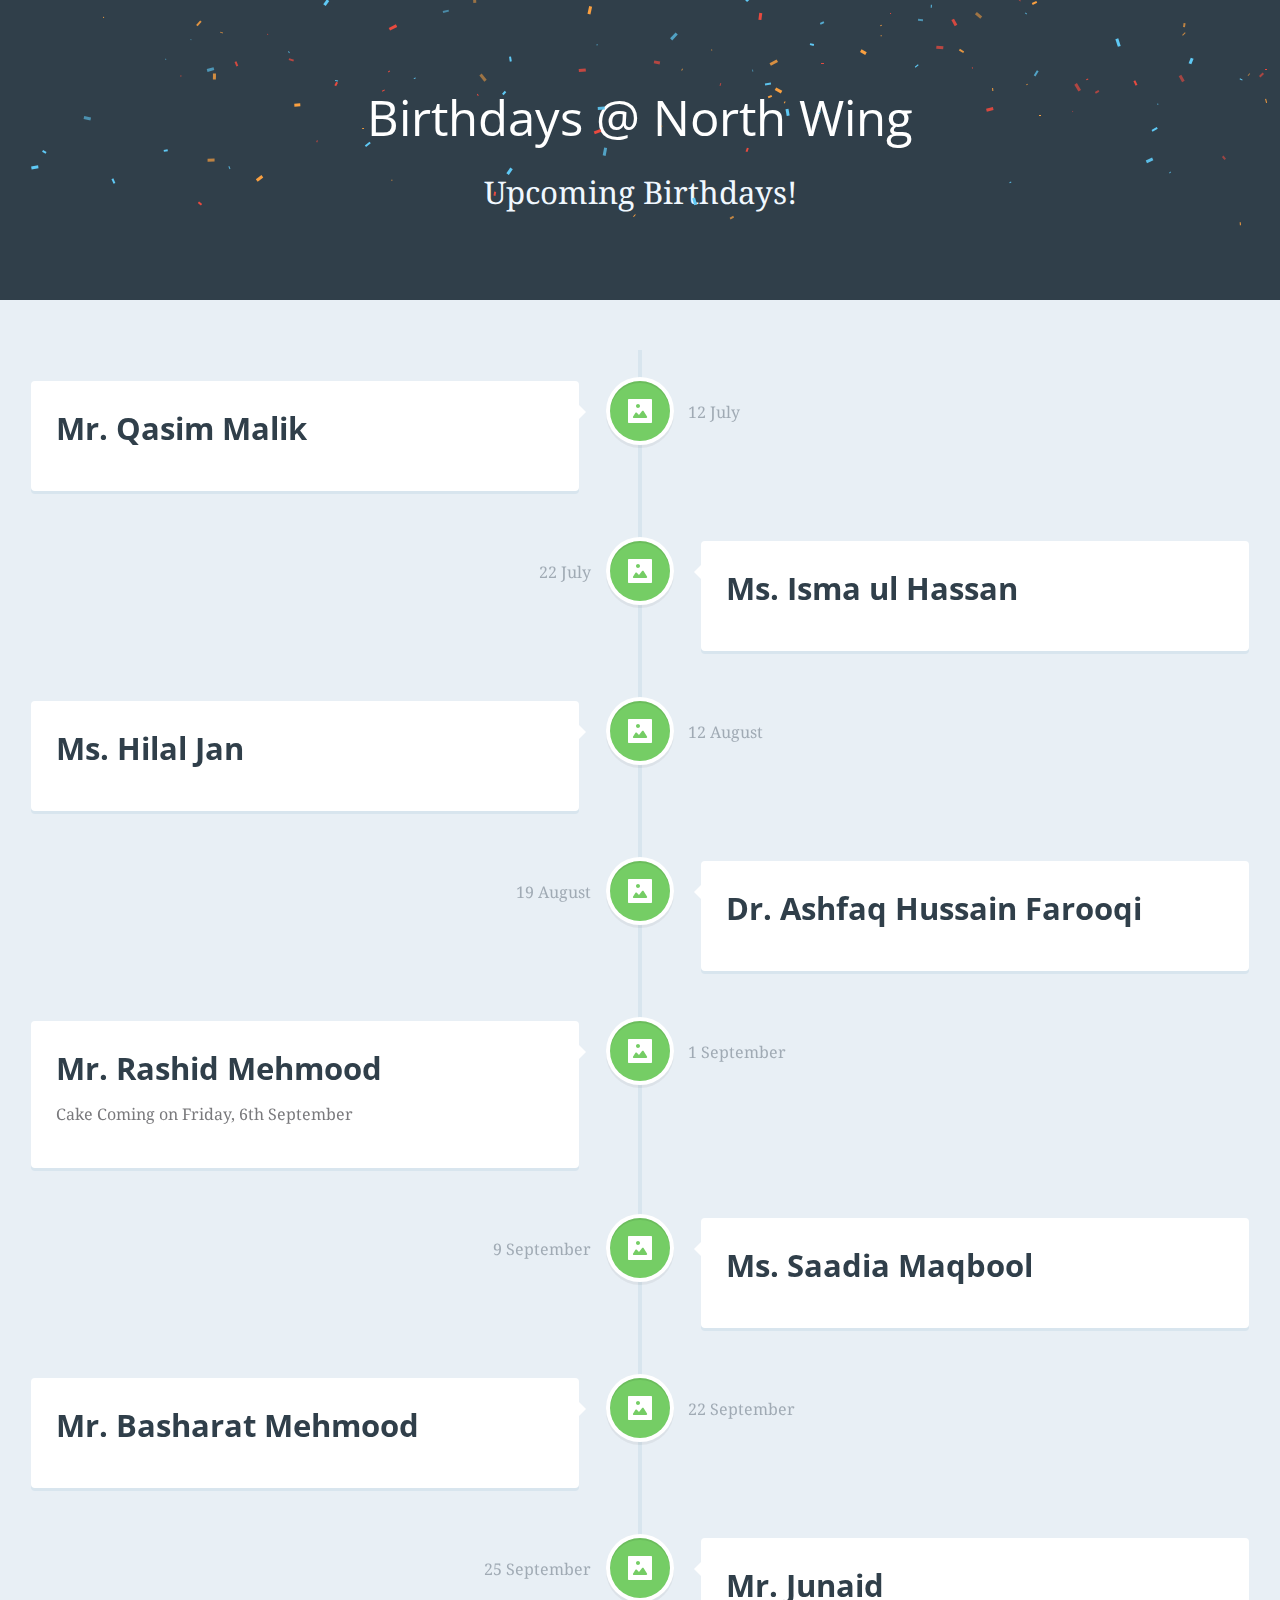
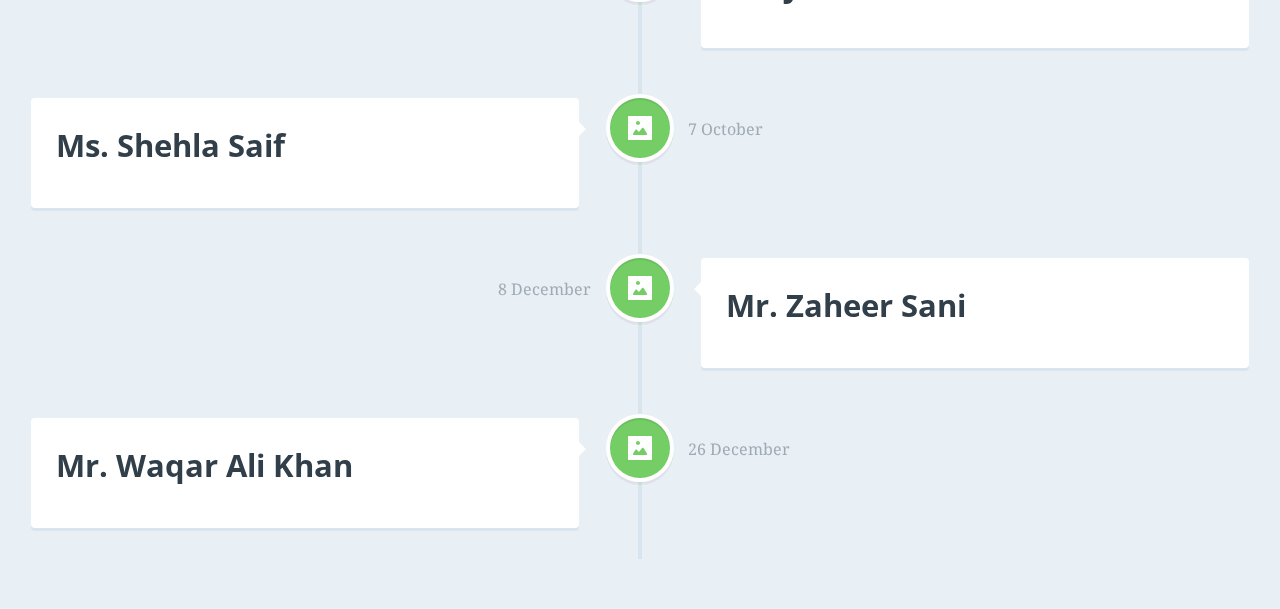
==== commit 2e151bde: "confetti working with main page all the time" ====
--- a/index.html
+++ b/index.html
@@ -11,7 +11,7 @@
   <meta property="og:type" content="website" />
   <meta property="og:description" content="See when you are going to have a cake @ NorthWing :)" />
   <meta property="og:image" content="/cake.jpg" />
-  
+
   <meta charset="UTF-8">
   <meta name="viewport" content="width=device-width, initial-scale=1">
   <script>document.getElementsByTagName("html")[0].className += " js";</script>
@@ -22,14 +22,48 @@
     h3 {
       color: aliceblue;
     }
+
+    body {
+      margin: 0;
+      overflow-x: hidden;
+    }
+
+    .wrapper {
+      /* position: relative; */
+      /* min-height: 100vh; */
+      height: auto;
+    }
+
+    [class|="confetti"] {
+      position: absolute;
+    }
+
+    .red {
+      background-color: #E94A3F;
+    }
+
+    .yellow {
+      background-color: #FAA040;
+    }
+
+    .blue {
+      background-color: #5FC9F5;
+    }
   </style>
 </head>
 
 <body>
+
   <header class="cd-main-header text-center flex flex-column flex-center">
-    <h1>Cake @ North Wing</h1>
-    <br>
-    <h3>Upcoming Birthdays!</h3>
+    <div class="container">
+      <div>
+        <h1>Birthdays @ North Wing</h1>
+        <br>
+        <h3>Upcoming Birthdays!</h3>
+      </div>
+      <div class="wrapper">
+      </div>
+    </div>
   </header>
 
   <section class="cd-timeline js-cd-timeline">
@@ -143,16 +177,25 @@
             pic: "",
             msg: ""
           },
+          {
+            name: "Mr. Waqar Ali Khan",
+            bday: new Date("12/26"),
+            pic: "",
+            msg: ""
+          },
         ];
 
         $().ready(function () {
+          var startBdaysFrom = false;
           $.each(people, function (i, obj) {
             var name = obj["name"];
             var bday = obj["bday"];
             var pic = obj["pic"];
             var msg = obj["msg"];
-            if ((obj["bday"].getMonth() + 1) == (new Date).getMonth() + 1)
+            if ((obj["bday"].getMonth() + 1) == (new Date).getMonth() + 1 || startBdaysFrom) {
+              startBdaysFrom = true;
               $("#container").append(div(name, bday, pic, msg));
+            }
           });
         });
         function div(name, bday, pic, msg) {
@@ -176,6 +219,63 @@
         }
       </script>
 
+      <!-- Confetti Script Begins Here -->
+      <script>
+        $().ready(function () {
+          for (var i = 0; i < 150; i++) {
+            create(i);
+          }
+
+          function create(i) {
+            var width = Math.random() * 8;
+            var height = width * 0.4;
+            var colourIdx = Math.ceil(Math.random() * 3);
+            var colour = "red";
+            switch (colourIdx) {
+              case 1:
+                colour = "yellow";
+                break;
+              case 2:
+                colour = "blue";
+                break;
+              default:
+                colour = "red";
+            }
+            $('<div class="confetti-' + i + ' ' + colour + '"></div>').css({
+              "width": width + "px",
+              "height": height + "px",
+              "top": -Math.random() * 20 + "%",
+              "left": Math.random() * 100 + "%",
+              "opacity": Math.random() + 0.5,
+              "transform": "rotate(" + Math.random() * 360 + "deg)"
+            }).appendTo('.wrapper');
+
+            drop(i);
+          }
+
+          function drop(x) {
+            $('.confetti-' + x).animate({
+              top: "100%",
+              left: "+=" + Math.random() * 15 + "%"
+            }, Math.random() * 3000 + 3000, function () {
+              reset(x);
+            });
+          }
+
+          function reset(x) {
+            $('.confetti-' + x).animate({
+              "top": -Math.random() * 20 + "%",
+              "left": "-=" + Math.random() * 15 + "%"
+            }, 0, function () {
+              drop(x);
+            });
+          }
+        });
+      </script>
+
+
+      <!-- Confetti Script Ends Here -->
+
     </div>
   </section> <!-- cd-timeline -->
   <script src="assets/js/main.js"></script>
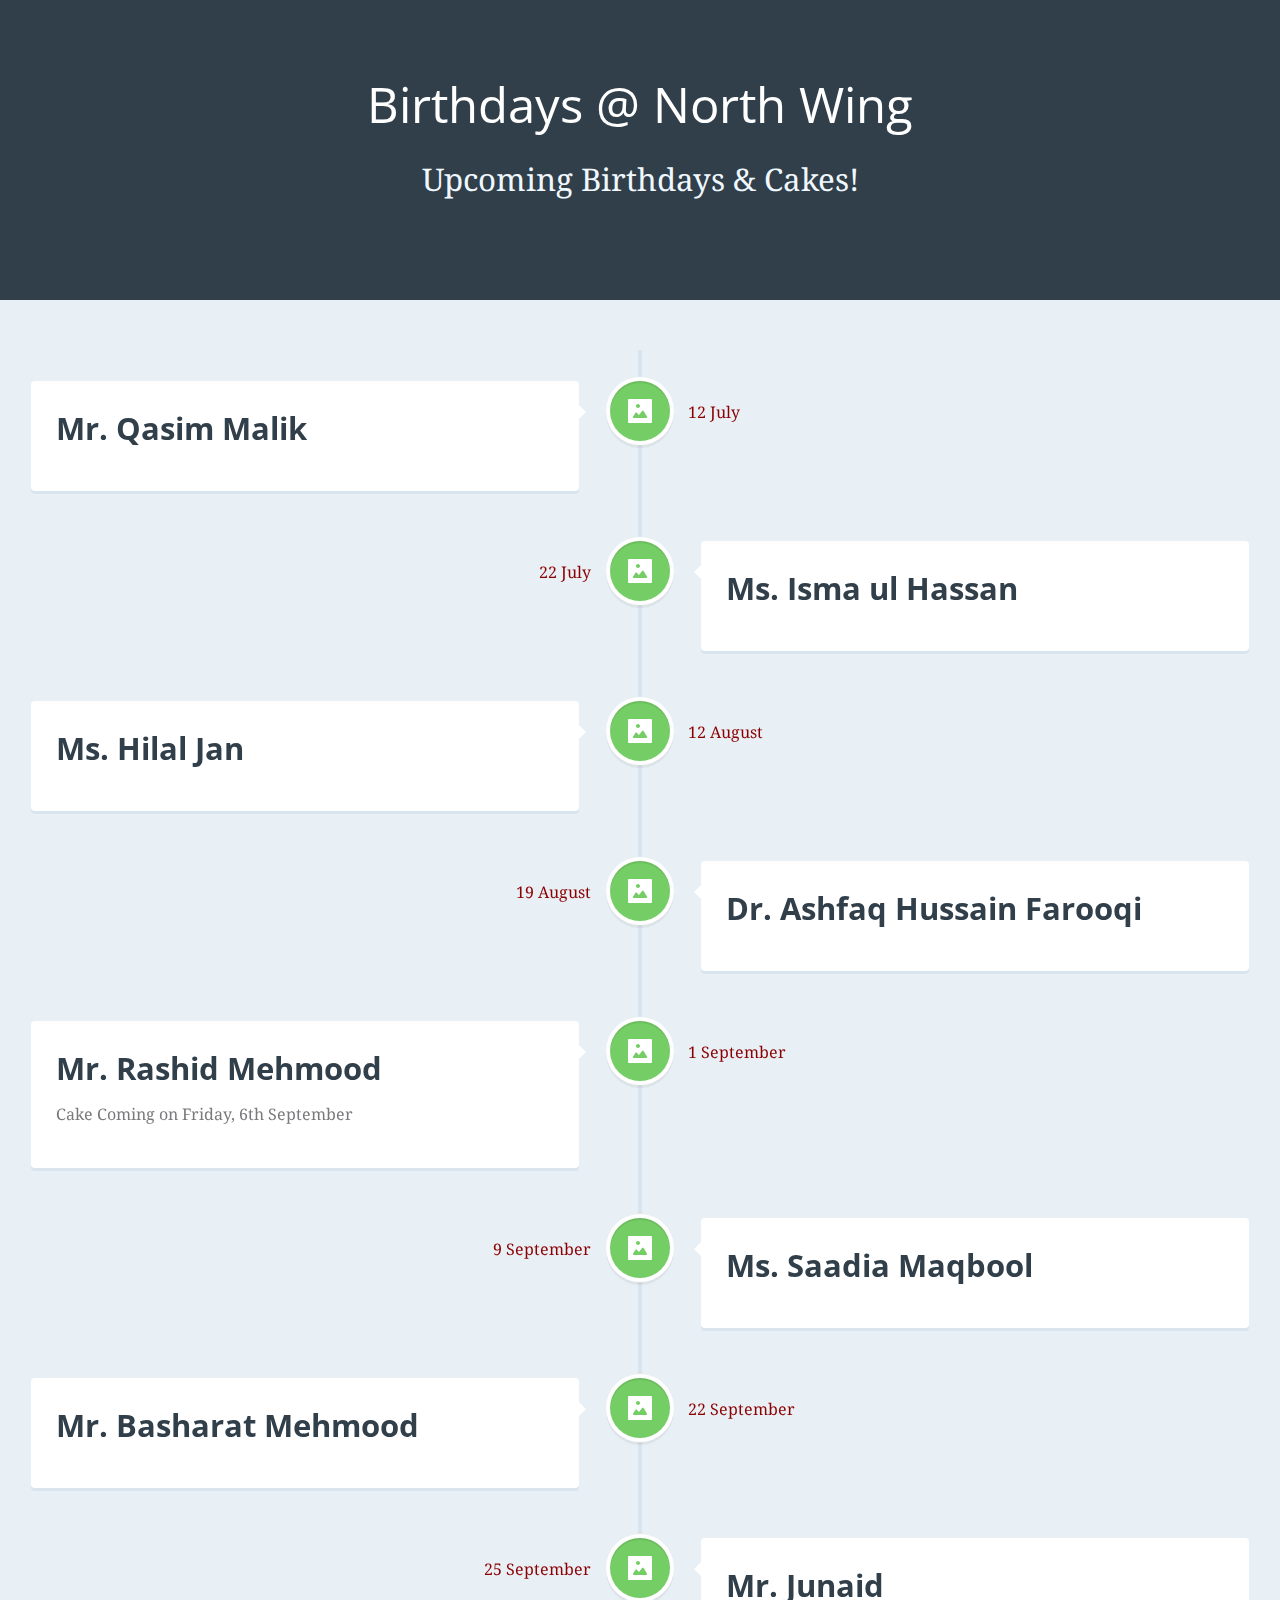
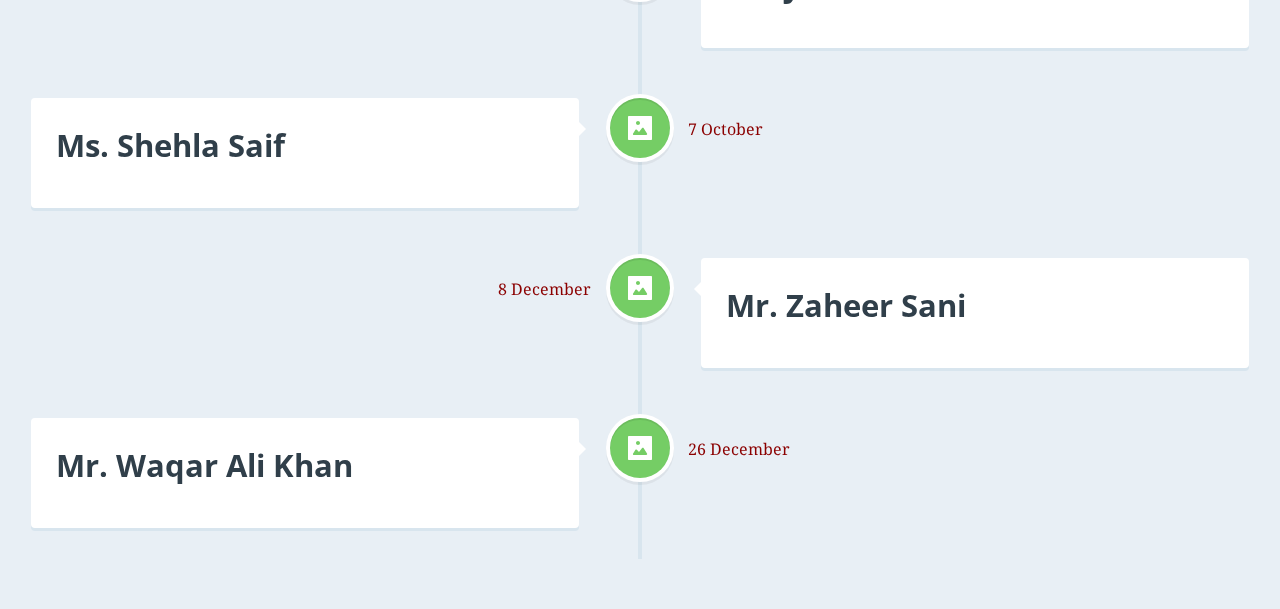
==== commit 53e0c6b6: "Show confetti on a Birthday only" ====
--- a/index.html
+++ b/index.html
@@ -23,8 +23,12 @@
       color: aliceblue;
     }
 
+    h2 {
+      color: lightgreen;
+    }
+
     body {
-      margin: 0;
+      /* margin: 0; */
       overflow-x: hidden;
     }
 
@@ -53,22 +57,24 @@
 </head>
 
 <body>
-
   <header class="cd-main-header text-center flex flex-column flex-center">
-    <div class="container">
-      <div>
+    <div id="topDiv" class="container">
+      <div class="container">
         <h1>Birthdays @ North Wing</h1>
         <br>
-        <h3>Upcoming Birthdays!</h3>
+        <h3>Upcoming Birthdays & Cakes!</h3>
       </div>
       <div class="wrapper">
       </div>
+      <br />
+      <!-- <div>
+        <h2>Happy Birthday Mr. XYZ</h2>
+      </div> -->
     </div>
   </header>
 
   <section class="cd-timeline js-cd-timeline">
     <div id="container" class="container max-width-lg cd-timeline__container">
-
       <script>
         const monthNames = ["January", "February", "March", "April", "May", "June",
           "July", "August", "September", "October", "November", "December"
@@ -192,11 +198,32 @@
             var bday = obj["bday"];
             var pic = obj["pic"];
             var msg = obj["msg"];
+            // Display Birthdays of Current Month and Onwards for rest of the Year
             if ((obj["bday"].getMonth() + 1) == (new Date).getMonth() + 1 || startBdaysFrom) {
               startBdaysFrom = true;
               $("#container").append(div(name, bday, pic, msg));
             }
           });
+
+          $.each(people, function (i, obj) {
+            var name = obj["name"];
+            var bday = obj["bday"];
+            var pic = obj["pic"];
+            var msg = obj["msg"];
+            // Play Confetti when there is someone's Birthday today
+            if ((obj["bday"].getDate() == (new Date).getDate())
+              && ((obj["bday"].getMonth() + 1) == (new Date).getMonth() + 1)) {
+              $("#topDiv").append(
+                `<div>
+                  <h2>Happy Birthday <strong>` + name + `</strong></h2>
+                </div>`
+              );
+              for (var i = 0; i < 150; i++) {
+                create(i);
+              }
+            }
+          });
+
         });
         function div(name, bday, pic, msg) {
           var str = `
@@ -210,7 +237,7 @@
           <p class="color-contrast-medium">` + msg + `</p>
 
           <div class="flex justify-between items-center">
-            <span class="cd-timeline__date">` + bday.getDate() + ` ` + monthNames[bday.getMonth()] + `</span>
+            <span class="cd-timeline__date" style="color: darkred !important">` + bday.getDate() + ` ` + monthNames[bday.getMonth()] + `</span>
           </div>
         </div>
       </div>
@@ -221,56 +248,56 @@
 
       <!-- Confetti Script Begins Here -->
       <script>
-        $().ready(function () {
-          for (var i = 0; i < 150; i++) {
-            create(i);
+        // $().ready(function () {
+        // for (var i = 0; i < 150; i++) {
+        //   create(i);
+        // }
+
+        function create(i) {
+          var width = Math.random() * 8;
+          var height = width * 0.4;
+          var colourIdx = Math.ceil(Math.random() * 3);
+          var colour = "red";
+          switch (colourIdx) {
+            case 1:
+              colour = "yellow";
+              break;
+            case 2:
+              colour = "blue";
+              break;
+            default:
+              colour = "red";
           }
-
-          function create(i) {
-            var width = Math.random() * 8;
-            var height = width * 0.4;
-            var colourIdx = Math.ceil(Math.random() * 3);
-            var colour = "red";
-            switch (colourIdx) {
-              case 1:
-                colour = "yellow";
-                break;
-              case 2:
-                colour = "blue";
-                break;
-              default:
-                colour = "red";
-            }
-            $('<div class="confetti-' + i + ' ' + colour + '"></div>').css({
-              "width": width + "px",
-              "height": height + "px",
-              "top": -Math.random() * 20 + "%",
-              "left": Math.random() * 100 + "%",
-              "opacity": Math.random() + 0.5,
-              "transform": "rotate(" + Math.random() * 360 + "deg)"
-            }).appendTo('.wrapper');
-
-            drop(i);
-          }
-
-          function drop(x) {
-            $('.confetti-' + x).animate({
-              top: "100%",
-              left: "+=" + Math.random() * 15 + "%"
-            }, Math.random() * 3000 + 3000, function () {
-              reset(x);
-            });
-          }
-
-          function reset(x) {
-            $('.confetti-' + x).animate({
-              "top": -Math.random() * 20 + "%",
-              "left": "-=" + Math.random() * 15 + "%"
-            }, 0, function () {
-              drop(x);
-            });
-          }
-        });
+          $('<div class="confetti-' + i + ' ' + colour + '"></div>').css({
+            "width": width + "px",
+            "height": height + "px",
+            "top": -Math.random() * 20 + "%",
+            "left": Math.random() * 100 + "%",
+            "opacity": Math.random() + 0.5,
+            "transform": "rotate(" + Math.random() * 360 + "deg)"
+          }).appendTo('.wrapper');
+
+          drop(i);
+        }
+
+        function drop(x) {
+          $('.confetti-' + x).animate({
+            top: "100%",
+            left: "+=" + Math.random() * 15 + "%"
+          }, Math.random() * 3000 + 3000, function () {
+            reset(x);
+          });
+        }
+
+        function reset(x) {
+          $('.confetti-' + x).animate({
+            "top": -Math.random() * 20 + "%",
+            "left": "-=" + Math.random() * 15 + "%"
+          }, 0, function () {
+            drop(x);
+          });
+        }
+        // });
       </script>
 
 
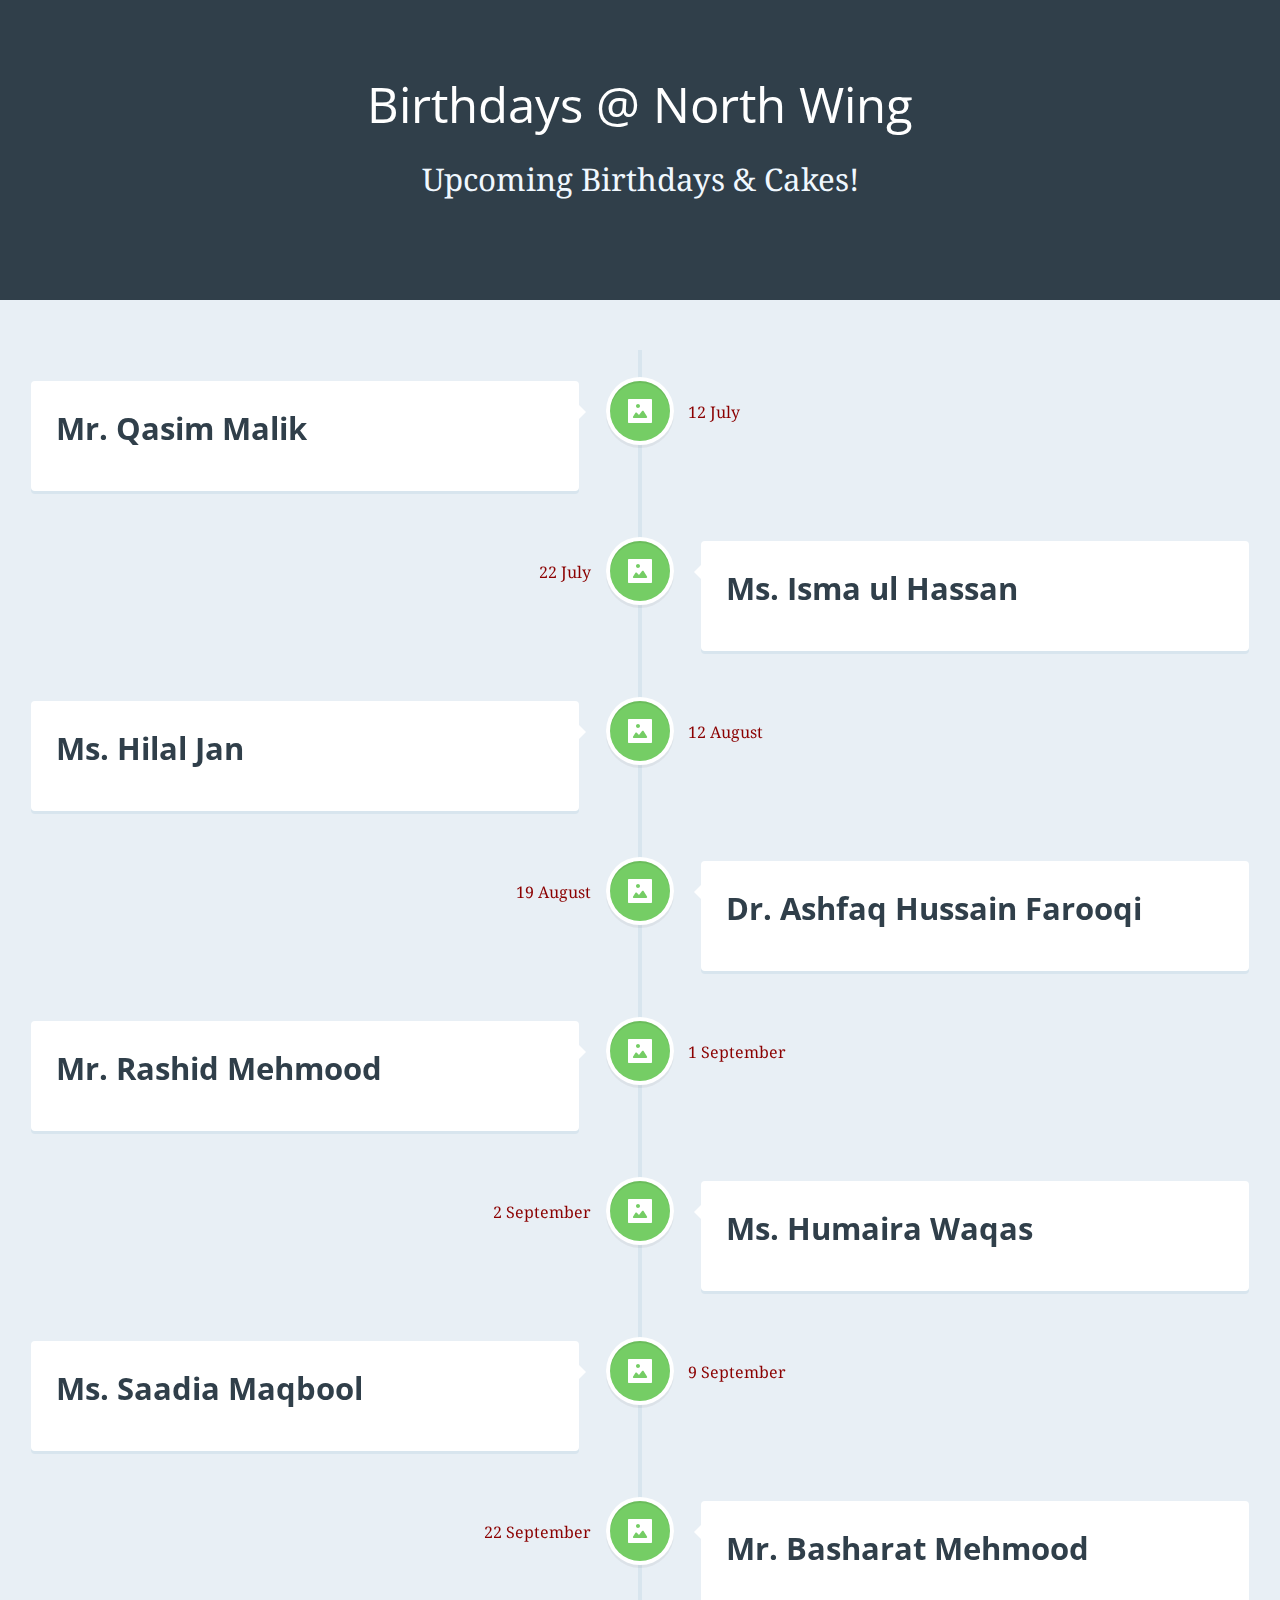
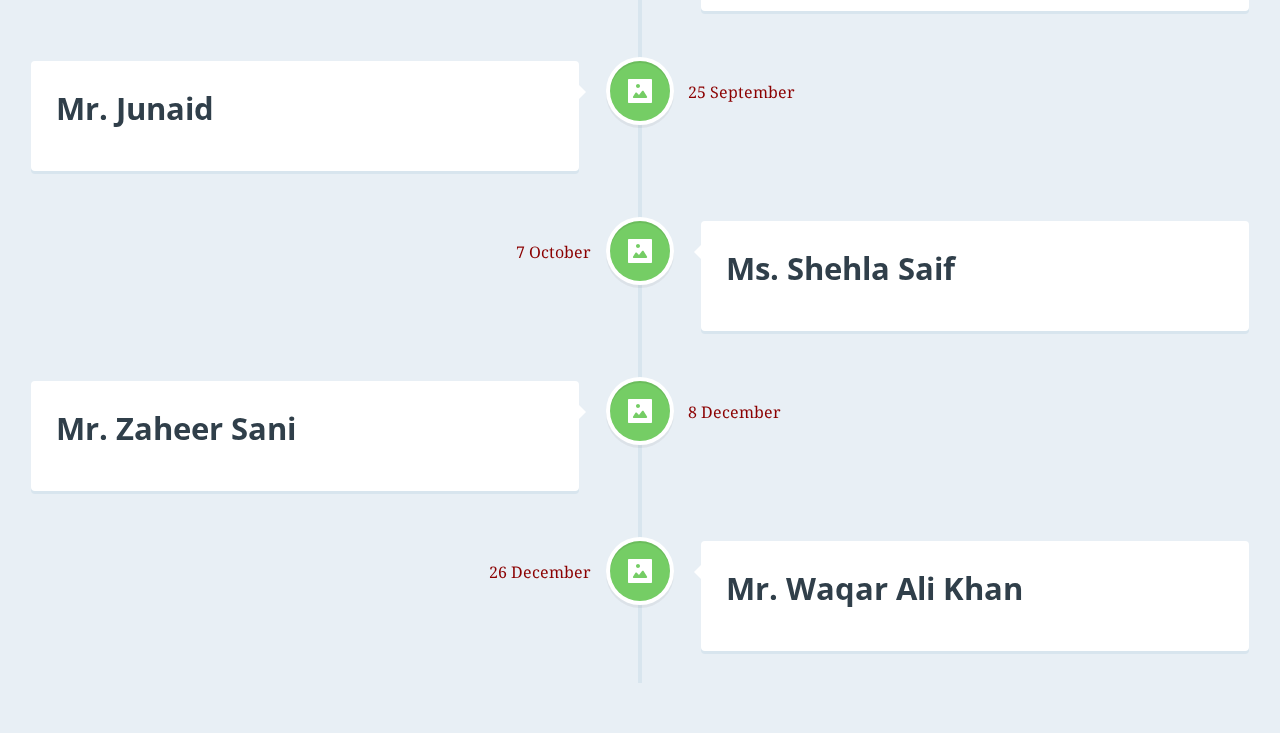
==== commit 09e6e80c: "Ms. Humaira added in list" ====
--- a/index.html
+++ b/index.html
@@ -82,6 +82,12 @@
 
         var people = [
           {
+            name: "Ms. Qurat ul Ain",
+            bday: new Date("1/8"),
+            pic: "",
+            msg: ""
+          },
+          {
             name: "Ms. Behjat Zuhaira",
             bday: new Date("1/11"),
             pic: "",
@@ -151,7 +157,13 @@
             name: "Mr. Rashid Mehmood",
             bday: new Date("9/1"),
             pic: "",
-            msg: "Cake Coming on Friday, 6th September"
+            msg: ""
+          },
+          {
+            name: "Ms. Humaira Waqas",
+            bday: new Date("9/2"),
+            pic: "",
+            msg: ""
           },
           {
             name: "Ms. Saadia Maqbool",
@@ -203,6 +215,7 @@
               startBdaysFrom = true;
               $("#container").append(div(name, bday, pic, msg));
             }
+            // $("#container").append(div(name, bday, pic, msg));
           });
 
           $.each(people, function (i, obj) {
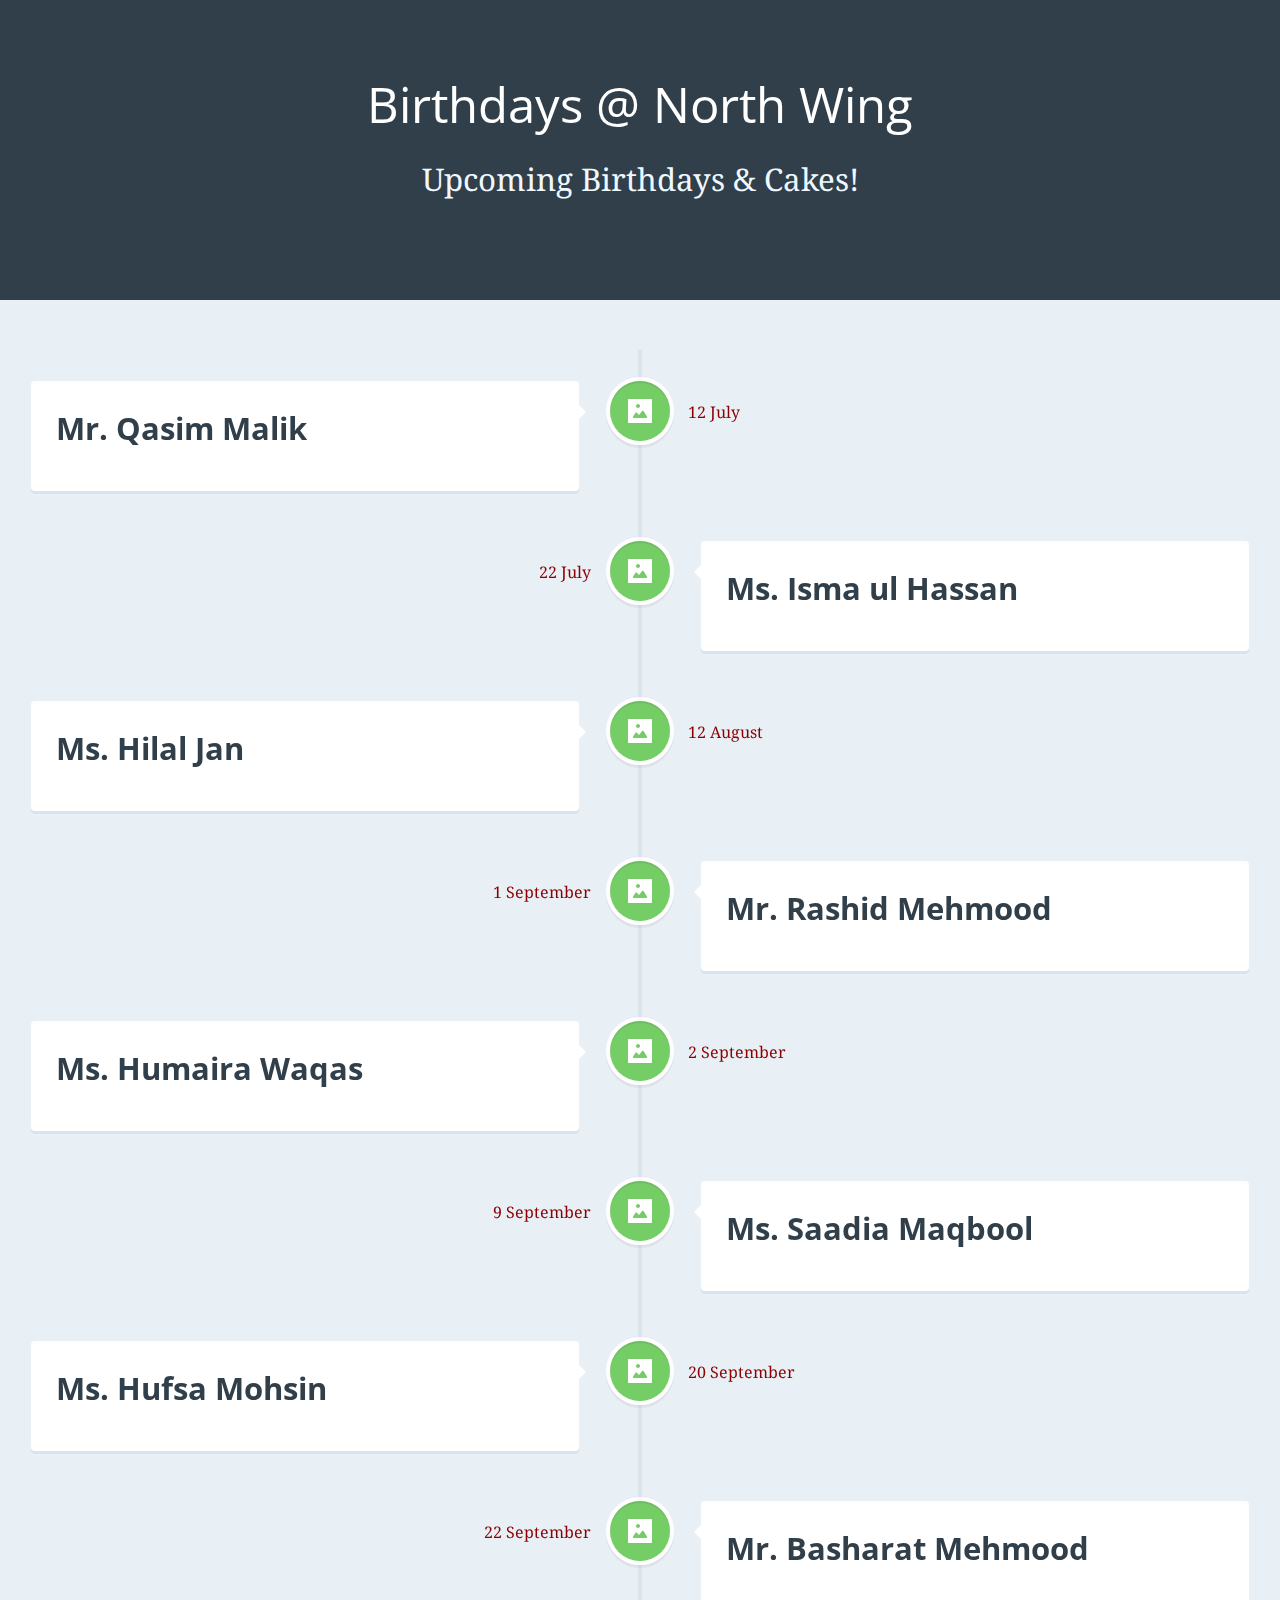
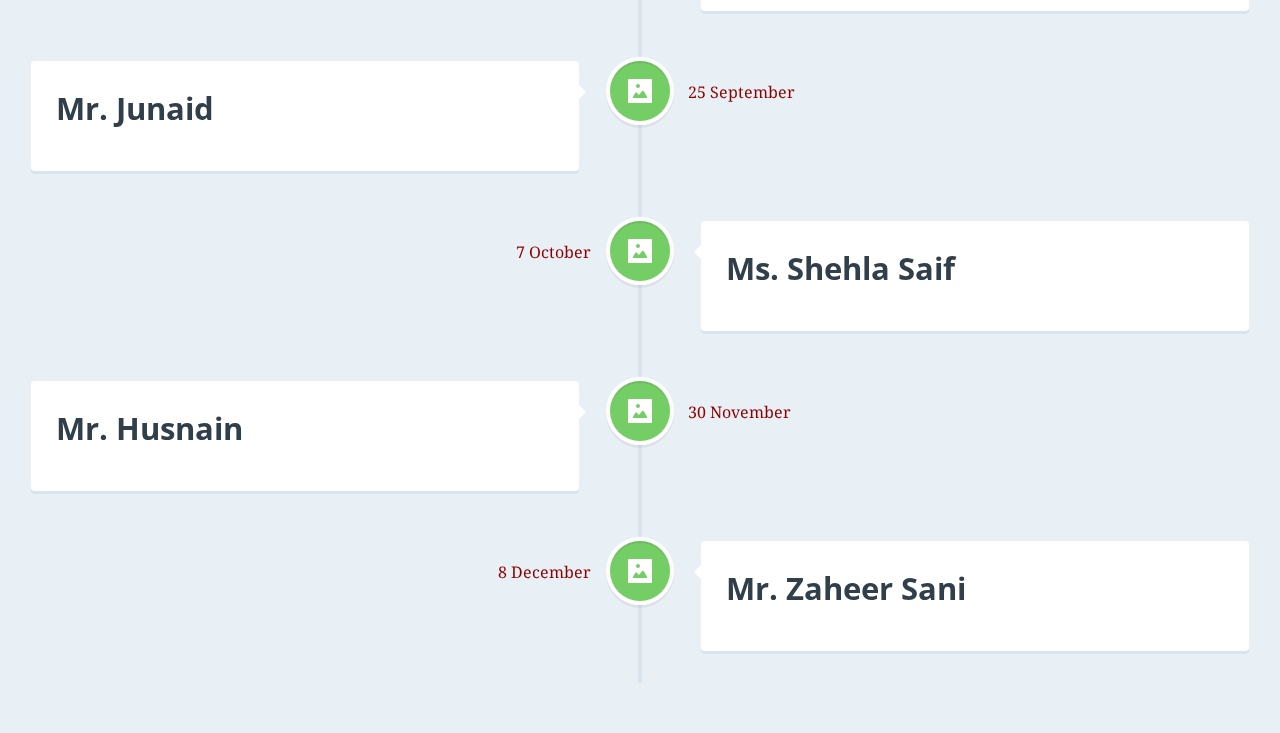
==== commit 6466608d: "Ms. Zahida Added in the list" ====
--- a/index.html
+++ b/index.html
@@ -7,7 +7,7 @@
 
   <link rel="icon" type="image/png" href="/birthday-cake.png">
   <meta property="og:site_name" content="Cake @ North Wing" />
-  <meta property="og:url" content="http://northwing.000webhostapp.com/">
+  <meta property="og:url" content="https://northwing.salebybrands.com/">
   <meta property="og:type" content="website" />
   <meta property="og:description" content="See when you are going to have a cake @ NorthWing :)" />
   <meta property="og:image" content="/cake.jpg" />
@@ -81,18 +81,18 @@
         ];
 
         var people = [
-          {
-            name: "Ms. Qurat ul Ain",
-            bday: new Date("1/8"),
-            pic: "",
-            msg: ""
-          },
-          {
-            name: "Ms. Behjat Zuhaira",
-            bday: new Date("1/11"),
-            pic: "",
-            msg: ""
-          },
+          // {
+          //   name: "Ms. Qurat ul Ain",
+          //   bday: new Date("1/8"),
+          //   pic: "",
+          //   msg: ""
+          // },
+          // {
+          //   name: "Ms. Behjat Zuhaira",
+          //   bday: new Date("1/11"),
+          //   pic: "",
+          //   msg: ""
+          // },
           {
             name: "Ms. Shawana Jameel",
             bday: new Date("1/17"),
@@ -112,11 +112,17 @@
             msg: ""
           },
           {
-            name: "Mr. Hasham Shiraz",
-            bday: new Date("4/24"),
-            pic: "",
-            msg: ""
-          },
+            name: "Ms. Zahida Wilayat",
+            bday: new Date("2/26"),
+            pic: "",
+            msg: ""
+          },          
+          // {
+          //   name: "Mr. Hasham Shiraz",
+          //   bday: new Date("4/24"),
+          //   pic: "",
+          //   msg: ""
+          // },
           {
             name: "Mr. Khurram Iqbal",
             bday: new Date("5/14"),
@@ -124,6 +130,12 @@
             msg: ""
           },
           {
+            name: "Ms. Sara Ali",
+            bday: new Date("6/1"),
+            pic: "",
+            msg: ""
+          },
+          {
             name: "Mr. Waseem Abbas",
             bday: new Date("6/21"),
             pic: "",
@@ -147,12 +159,12 @@
             pic: "",
             msg: ""
           },
-          {
-            name: "Dr. Ashfaq Hussain Farooqi",
-            bday: new Date("8/19"),
-            pic: "",
-            msg: ""
-          },
+          // {
+          //   name: "Dr. Ashfaq Hussain Farooqi",
+          //   bday: new Date("8/19"),
+          //   pic: "",
+          //   msg: ""
+          // },
           {
             name: "Mr. Rashid Mehmood",
             bday: new Date("9/1"),
@@ -172,6 +184,12 @@
             msg: ""
           },
           {
+            name: "Ms. Hufsa Mohsin",
+            bday: new Date("9/20"),
+            pic: "",
+            msg: ""
+          },
+          {
             name: "Mr. Basharat Mehmood",
             bday: new Date("9/22"),
             pic: "",
@@ -190,17 +208,23 @@
             msg: ""
           },
           {
+            name: "Mr. Husnain",
+            bday: new Date("11/30"),
+            pic: "",
+            msg: ""
+          },
+          {
             name: "Mr. Zaheer Sani",
             bday: new Date("12/8"),
             pic: "",
             msg: ""
           },
-          {
-            name: "Mr. Waqar Ali Khan",
-            bday: new Date("12/26"),
-            pic: "",
-            msg: ""
-          },
+          // {
+          //   name: "Mr. Waqar Ali Khan",
+          //   bday: new Date("12/26"),
+          //   pic: "",
+          //   msg: ""
+          // },
         ];
 
         $().ready(function () {
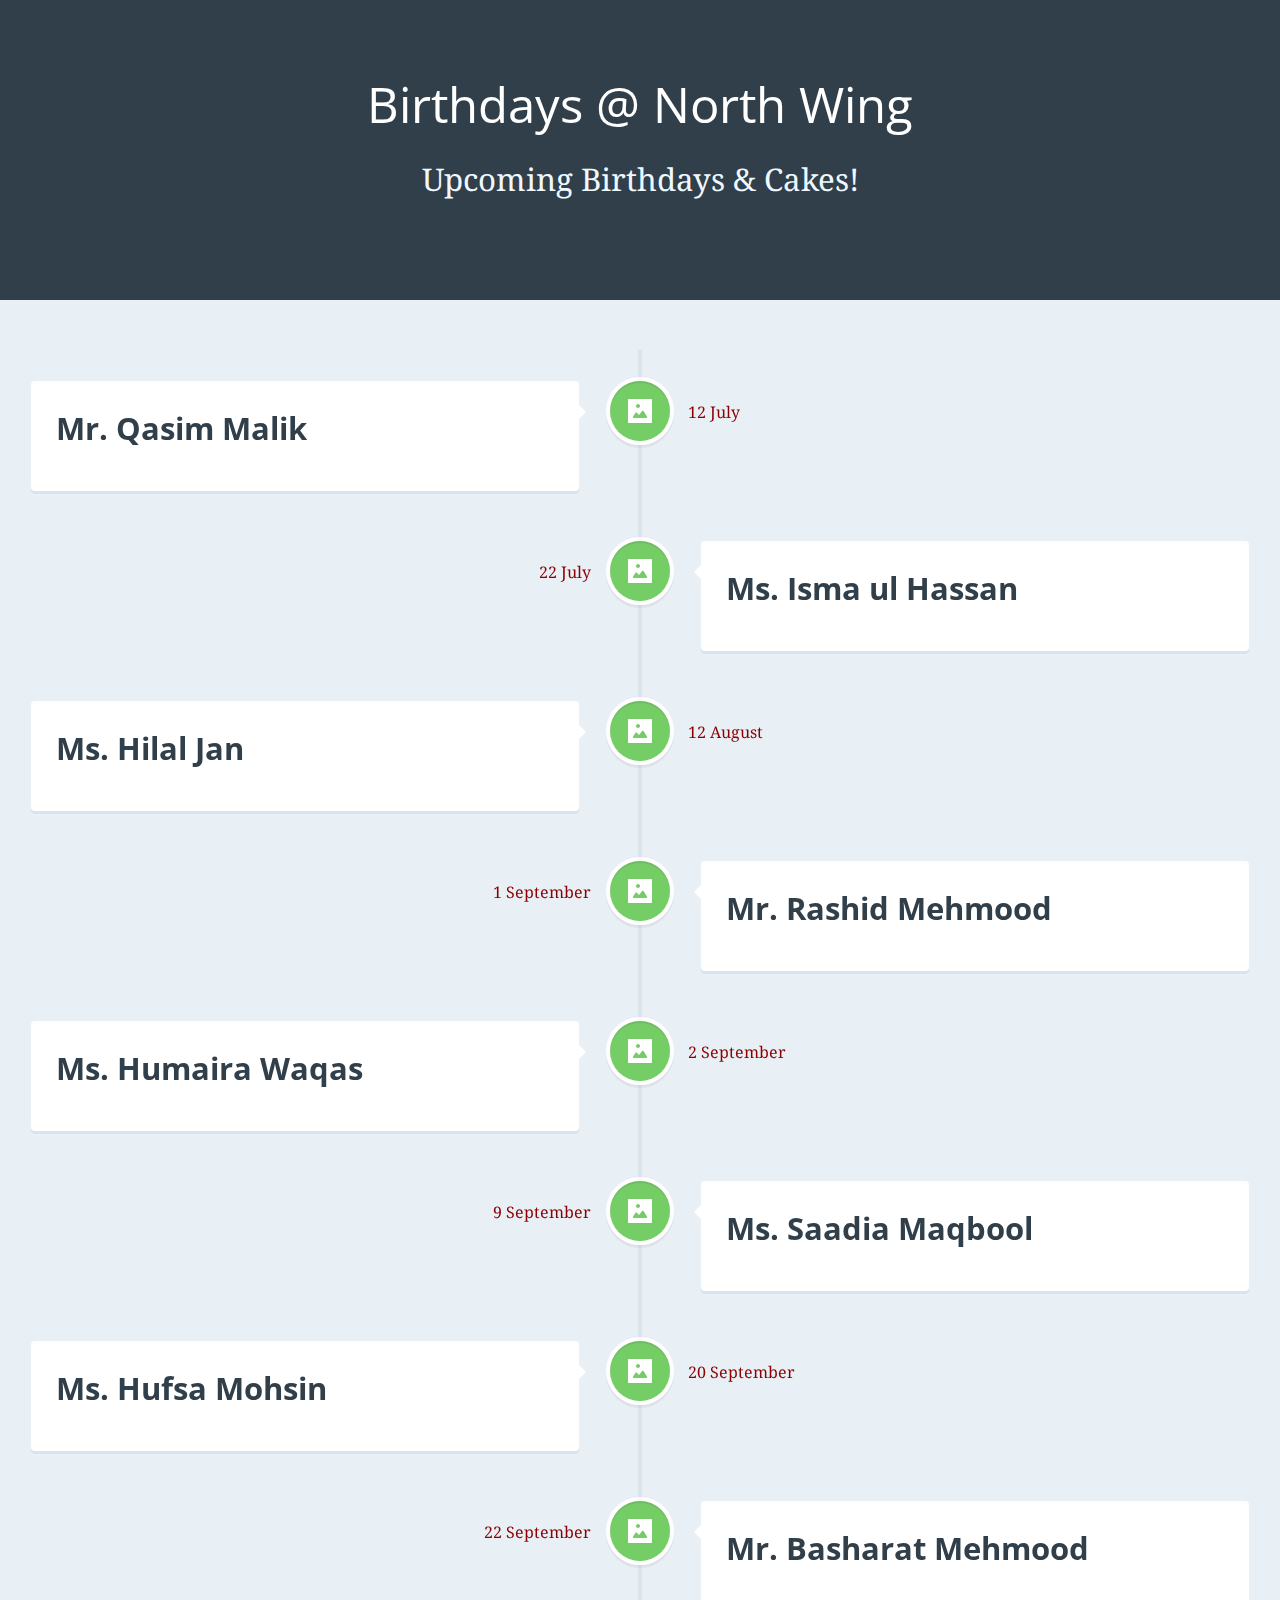
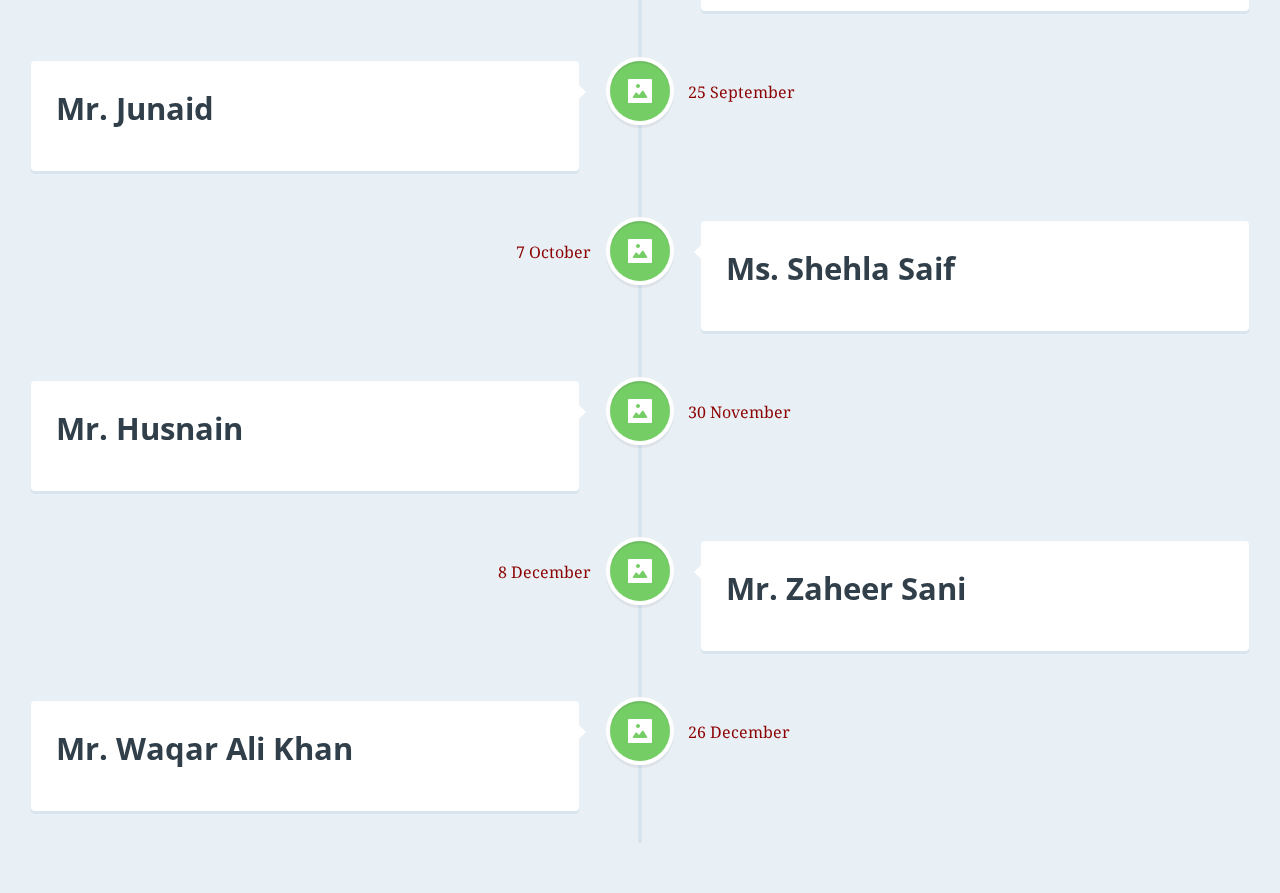
==== commit 81fe8338: "Hasham n Waqar are back in the list" ====
--- a/index.html
+++ b/index.html
@@ -117,12 +117,12 @@
             pic: "",
             msg: ""
           },          
-          // {
-          //   name: "Mr. Hasham Shiraz",
-          //   bday: new Date("4/24"),
-          //   pic: "",
-          //   msg: ""
-          // },
+          {
+            name: "Mr. Hasham Shiraz",
+            bday: new Date("4/24"),
+            pic: "",
+            msg: ""
+          },
           {
             name: "Mr. Khurram Iqbal",
             bday: new Date("5/14"),
@@ -219,12 +219,12 @@
             pic: "",
             msg: ""
           },
-          // {
-          //   name: "Mr. Waqar Ali Khan",
-          //   bday: new Date("12/26"),
-          //   pic: "",
-          //   msg: ""
-          // },
+          {
+            name: "Mr. Waqar Ali Khan",
+            bday: new Date("12/26"),
+            pic: "",
+            msg: ""
+          },
         ];
 
         $().ready(function () {
